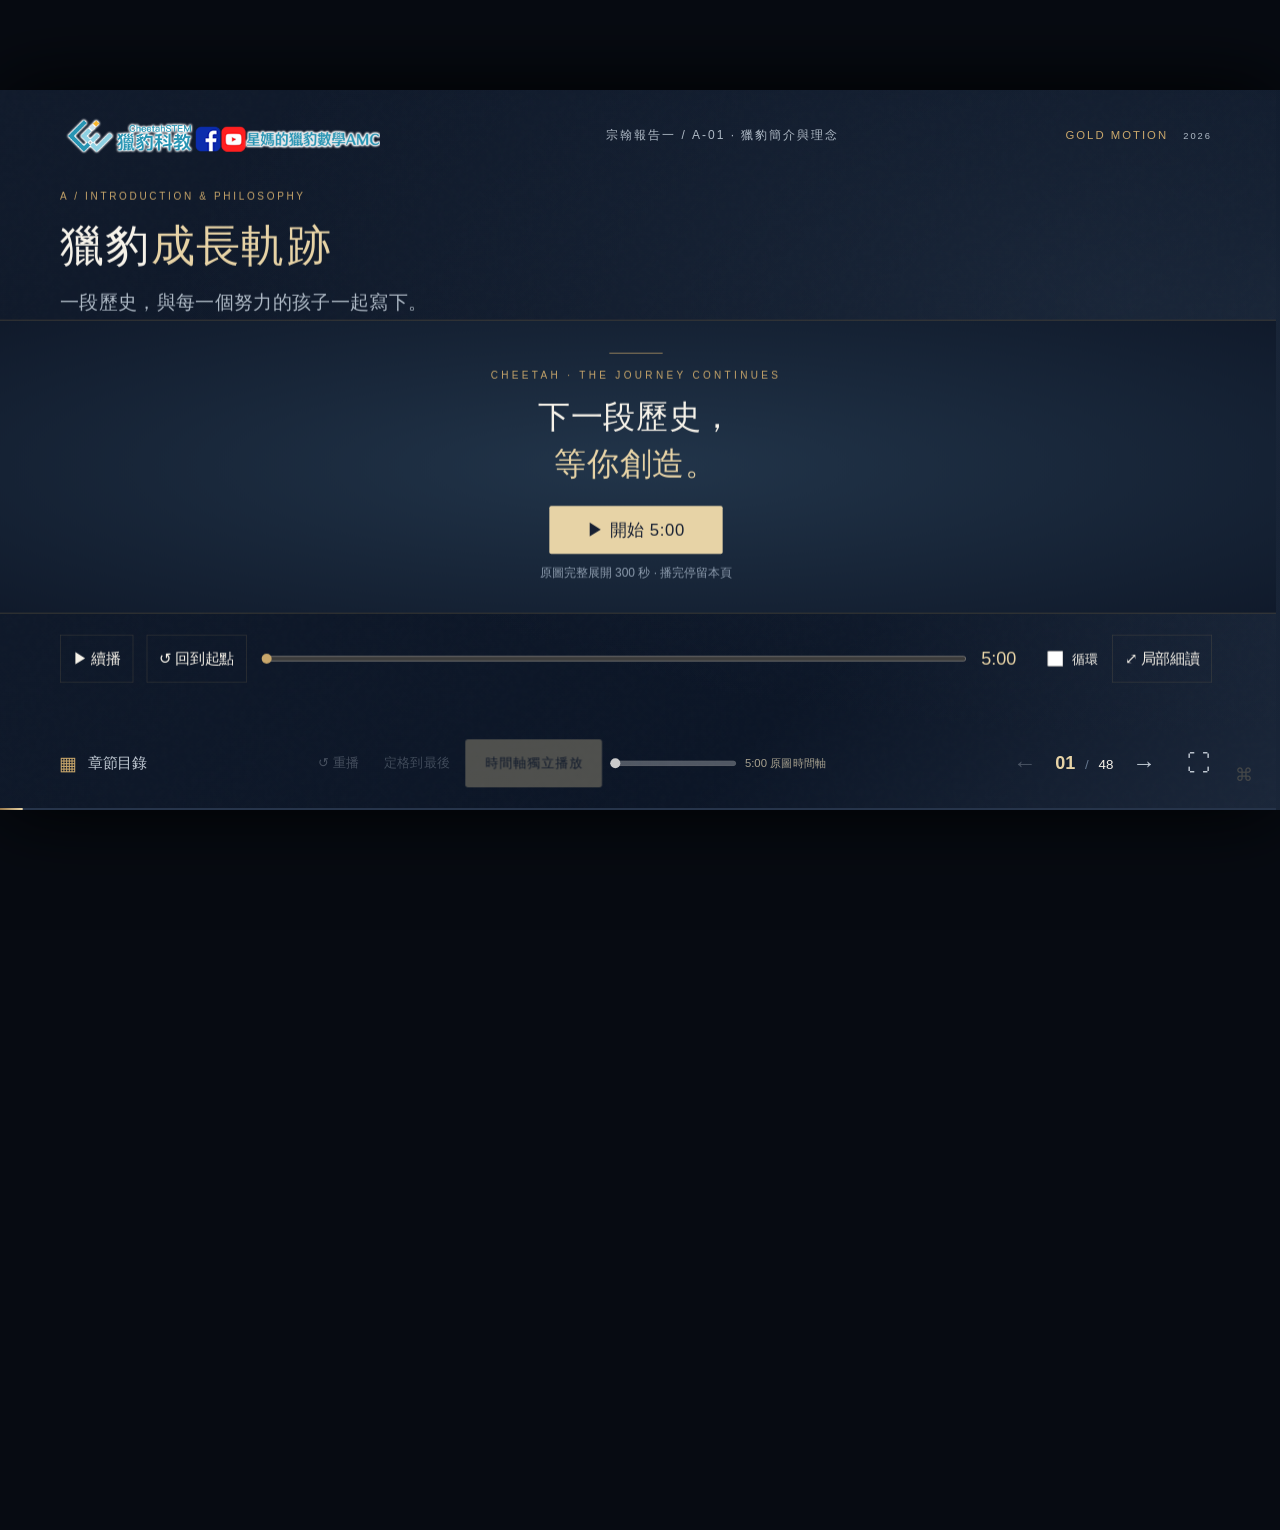
==== index.html @ 869a2432 "Publish 48-slide interactive Cheetah presentation" ====
<!doctype html>
<html lang="zh-Hant">
<head>
  <meta charset="utf-8">
  <meta name="viewport" content="width=device-width, initial-scale=1, viewport-fit=cover">
  <meta name="theme-color" content="#080c12">
  <meta name="description" content="獵豹 × 文城家長說明會｜宗翰報告一與寒假課程互動簡報。">
  <meta name="apple-mobile-web-app-capable" content="yes">
  <meta name="apple-mobile-web-app-status-bar-style" content="black-translucent">
  <link rel="icon" href="data:image/svg+xml,%3Csvg xmlns='http://www.w3.org/2000/svg' viewBox='0 0 64 64'%3E%3Crect width='64' height='64' rx='12' fill='%23101a2b'/%3E%3Cpath d='M45 17H24L11 32l13 15h21M28 21l-9 11 9 11' fill='none' stroke='%23c9a76b' stroke-width='5'/%3E%3C/svg%3E">
  <link rel="manifest" href="manifest.webmanifest">
  <title>獵豹 × 文城｜家長說明會</title>
  <link rel="stylesheet" href="presentation.css">
  <link rel="stylesheet" href="motion-charts.css">
  <link rel="stylesheet" href="motion.css">
  <link rel="stylesheet" href="revision.css">
  <link rel="stylesheet" href="motion-v4.css">
  <script src="maps.js" defer></script>
  <script src="us-states.js" defer></script>
  <script src="content.js" defer></script>
  <script src="timeline-core.js" defer></script>
  <script src="media-config.js" defer></script>
  <script src="honors-data.js" defer></script>
  <script src="motion-charts.js" defer></script>
  <script src="motion-content.js" defer></script>
  <script src="revision-content.js" defer></script>
  <script src="motion-v4-content.js" defer></script>
  <script src="motion-v4-director.js" defer></script>
  <script src="presentation.js" defer></script>
</head>
<body>
  <main id="presentation" aria-label="獵豹科教家長講座簡報">
    <div id="stage">
      <header class="masthead"><a class="brand" href="#A-01" aria-label="回到 Timeline"><img src="assets/logo圖.png" alt="獵豹科教・星媽的獵豹數學AMC"></a><span id="chapter">宗翰報告一</span><span class="edition">GOLD MOTION <i>2026</i></span></header>
      <div id="slides"></div>
      <footer class="toolbar"><button id="contents" aria-label="開啟章節目錄"><span>▦</span> 章節目錄</button><div class="beat-controls"><button id="replay" aria-label="重播本頁動畫">↺ 重播</button><button id="show-all">定格到最後</button><button id="next-beat" class="gold-button">Ⅱ 暫停動畫</button><input class="motion-scrubber" id="scene-seek" type="range" min="0" max="1000" value="0" step="1" aria-label="本頁動畫進度"><span id="beat-count"></span></div><div class="page-controls"><button id="prev" aria-label="上一頁">←</button><span><b id="page">01</b><i> / </i><span id="total">26</span></span><button id="next" aria-label="下一頁">→</button><button id="fullscreen" aria-label="全螢幕">⛶</button></div></footer>
      <div class="progress"><span id="progress"></span></div>
      <button id="wake-controls" aria-label="顯示或隱藏控制列">⌘</button>
    </div>
  </main>
  <dialog id="menu" aria-label="章節目錄"><div class="dialog-header"><div><img class="dialog-brand" src="assets/logo圖.png" alt="獵豹科教・星媽的獵豹數學AMC"><h2>家長說明會 · 章節目錄</h2></div><button data-close aria-label="關閉目錄">✕</button></div><div class="menu-settings"><button id="mode-toggle">預覽模式：顯示缺件註記</button><button data-honors>全部榜單圖庫</button><button id="cache-offline">準備離線素材</button><button id="pause-all">停住當前畫面</button><a href="overview.html" target="_blank" rel="noopener">場景總覽 ↗</a></div><div id="menu-items"></div><p id="offline-status" aria-live="polite"></p><p class="menu-foot">← → 上一頁／下一頁 · Space 暫停／續播動畫 · G 目錄 · F 全螢幕 · Esc 關閉。圖片檢視內不啟用翻頁。</p></dialog>
  <dialog id="lightbox" aria-label="放大圖片"><div class="lightbox-bar"><span id="image-caption"></span><div id="image-presets"><button data-view="fit">全貌</button><button data-view="top">上段</button><button data-view="middle">中段</button><button data-view="bottom">下段</button></div><div><button id="zoom-out" aria-label="縮小圖片">−</button><button id="zoom-reset" aria-label="重設圖片大小">適合畫面</button><button id="zoom-in" aria-label="放大圖片">＋</button><button data-close aria-label="關閉圖片">✕</button></div></div><div id="image-scroll"><img id="large-image" alt="" draggable="false"></div></dialog>
  <dialog id="detail-dialog" aria-label="素材說明"><div class="dialog-header"><h2 id="detail-title"></h2><button data-close aria-label="關閉說明">✕</button></div><div id="detail-content"></div></dialog>
  <dialog id="honors-dialog" aria-label="完整榜單圖庫"><div class="dialog-header"><div><img class="dialog-brand" src="assets/logo圖.png" alt="獵豹科教・星媽的獵豹數學AMC"><h2>每一段努力，都值得被看見。</h2></div><button data-close aria-label="關閉榜單圖庫">✕</button></div><div class="honors-filters"><label>年份 <select id="honors-year"><option value="">全部年份</option></select></label><label>競賽／類別 <select id="honors-category"><option value="">全部類別</option></select></label><input id="honors-search" type="search" placeholder="搜尋學生、競賽或升學成果" aria-label="搜尋榜單"><span id="honors-count"></span></div><div id="honors-grid"></div><div class="honors-paging"><button id="honors-prev">← 上一批</button><span id="honors-page"></span><button id="honors-next">下一批 →</button></div><p class="honors-note">日期為原文發布日；競賽年度依原榜單。同圖、縮圖與重複檔名合併。縮圖按頁載入，點擊才開啟原圖。</p></dialog>
  <div class="rotate-note">建議將裝置橫放，享受完整簡報體驗。</div>
<input type="file" id="journey-file" accept="image/png,image/jpeg,image/webp" hidden>
<nav id="full-player" aria-label="全螢幕播放控制"><button id="full-prev" aria-label="全螢幕上一頁" title="上一頁">‹</button><button id="full-play" aria-label="播放或續播" title="播放／續播">▶</button><button id="full-pause" aria-label="暫停播放" title="暫停">Ⅱ</button><input id="fullscreen-seek" type="range" min="0" max="1000" value="0" step="1" aria-label="全螢幕播放進度"><button id="full-next" aria-label="全螢幕下一頁" title="下一頁">›</button><button id="full-exit" aria-label="退出全螢幕" title="退出全螢幕">⛶</button></nav>
</body>
</html>
---- presentation.css ----
@charset "UTF-8";
:root{--navy:#101a2b;--blue:#1c2b43;--gold:#c9a76b;--lightgold:#e7d3a6;--ivory:#f7f3eb;--white:#f6f2e9;--gray:#aeb9c5;--line:#c9a76b33;--tap:72px;--serif:"Noto Serif TC","Songti TC","PMingLiU",serif;--sans:"Noto Sans TC","Microsoft JhengHei","PingFang TC",sans-serif}
*{box-sizing:border-box}html,body{margin:0;height:100%;width:100%;overflow:hidden;background:#070b12;color:var(--white);font-family:var(--sans)}button,a,input{-webkit-tap-highlight-color:transparent}button{font:inherit;color:inherit;border:0;background:transparent;cursor:pointer;touch-action:manipulation}button:disabled{opacity:.3;cursor:default}button:focus-visible,a:focus-visible,input:focus-visible{outline:3px solid var(--lightgold);outline-offset:5px}a{color:inherit;text-decoration:none}a:hover{color:var(--lightgold)}#presentation{height:100%;width:100%;display:grid;place-items:center}#stage{position:relative;width:1920px;height:1080px;flex-shrink:0;overflow:hidden;transform-origin:center;background:radial-gradient(ellipse at 90% 35%,#23344a55,transparent 50%),var(--navy);box-shadow:0 0 120px #000;isolation:isolate}#stage:before{content:"";position:absolute;inset:0;opacity:.025;pointer-events:none;background-image:url("data:image/svg+xml,%3Csvg viewBox='0 0 160 160' xmlns='http://www.w3.org/2000/svg'%3E%3Cfilter id='n'%3E%3CfeTurbulence type='fractalNoise' baseFrequency='.75' numOctaves='3' stitchTiles='stitch'/%3E%3C/filter%3E%3Cpath filter='url(%23n)' opacity='.7' d='M0 0h160v160H0z'/%3E%3C/svg%3E");z-index:0}.masthead{position:absolute;left:96px;right:96px;top:35px;height:65px;display:flex;align-items:center;justify-content:space-between;z-index:4;transition:opacity .3s}.brand{display:flex;gap:20px;align-items:center;letter-spacing:3px;font:24px Arial}.brand img{width:130px;height:62px;object-fit:contain;background:#fff;padding:4px 7px;border-radius:2px}.brand b{color:var(--gold);font-weight:400}#chapter{color:var(--gray);letter-spacing:3px;font-size:18px}.edition{color:var(--gold);font:17px Arial;letter-spacing:3px}.edition i{font-size:14px;font-style:normal;color:var(--gray);margin-left:15px}#slides{position:absolute;inset:130px 0 145px;z-index:1}.slide{position:absolute;inset:0;padding:20px 96px 40px;opacity:0;visibility:hidden;transform:translateX(25px);transition:opacity .4s,transform .5s cubic-bezier(.22,.8,.2,1),visibility .4s;overflow:hidden}.slide.active{opacity:1;visibility:visible;transform:none}.slide.before{transform:translateX(-25px)}h1,h2,h3,p{margin:0}.slide h1{font:500 66px/1.35 var(--serif);letter-spacing:2px}.slide h2{font:500 42px/1.45 var(--serif);letter-spacing:1px}.slide p{font-size:28px;line-height:1.85;color:var(--gray)}.eyebrow{display:block;font:15px Arial;letter-spacing:4px;color:var(--gold);margin-bottom:22px}.gold{color:var(--lightgold)}.lead{font-size:29px!important;line-height:1.8;margin-top:22px}.scene-heading{margin-bottom:35px}.scene-heading .lead{margin-top:14px}.gold-rule{width:74px;height:2px;background:var(--gold);margin:32px 0}.source-line{position:absolute;left:96px;right:96px;bottom:0;font-size:20px;line-height:1.5;color:#95a3b5}.source-line a{border-bottom:1px solid #9e875642}.subtle{display:block;font-size:21px;line-height:1.7;color:var(--gray);margin-top:22px}.toolbar{position:absolute;left:80px;right:80px;bottom:21px;display:flex;align-items:center;justify-content:space-between;height:105px;gap:20px;z-index:5;transition:opacity .35s,translate .35s}.toolbar button{min-width:var(--tap);min-height:var(--tap);font-size:22px;padding:10px 15px;color:#c0c9d3;border-radius:4px}.toolbar button:hover{background:#e7d3a60b;color:var(--lightgold)}#contents>span{font-size:29px;vertical-align:-3px;color:var(--gold);margin-right:10px}.beat-controls{display:flex;align-items:center;gap:20px}.gold-button{background:var(--lightgold);color:#172033!important;min-height:var(--tap);padding:17px 32px;font-size:25px;border-radius:3px;display:inline-flex;align-items:center;justify-content:center;gap:30px;letter-spacing:1px}.gold-button:hover{filter:brightness(1.08);background:var(--lightgold)!important}#next-beat{padding:15px 25px;min-width:220px}#beat-count{font:20px Arial;color:#8d9cae;min-width:50px}.page-controls{display:flex;align-items:center;gap:17px;font-family:Arial}.page-controls button{font-size:35px}.page-controls b{font-size:27px;color:var(--lightgold)}.page-controls i{font-style:normal;color:#65768e;margin:0 9px}.page-controls>span{font-size:20px}.progress{position:absolute;bottom:0;left:0;right:0;height:3px;background:#26344a;z-index:6}.progress span{display:block;height:100%;background:linear-gradient(90deg,#89683b,var(--lightgold));transition:width .35s}#wake-controls{position:absolute;right:12px;bottom:16px;z-index:7;color:#d0b47c77;min-width:var(--tap);min-height:var(--tap);font-size:27px;opacity:.5}.clean .toolbar,.clean .masthead{opacity:0;pointer-events:none}.clean .toolbar{translate:0 20px}.beat{opacity:.08;transform:translateY(14px);transition:opacity .5s,transform .55s;pointer-events:none}.beat.visible{opacity:1;transform:none;pointer-events:auto}.beat.map-dot{opacity:0}.beat.map-dot.visible{opacity:1}.pending{border:1px dashed #c9a76b55;background:#c9a76b08;padding:16px 20px;margin-top:22px;text-align:left;border-radius:3px;max-width:760px}.pending>span{display:block;color:var(--gold);font-size:16px;letter-spacing:2px;margin-bottom:8px}.pending strong{display:block;font-size:23px;font-weight:500;color:#dbc89f}.pending p{font-size:19px;line-height:1.6;margin-top:8px;color:#8c9aac}.show-mode .pending{display:none}.line-art{color:var(--gold);height:180px;width:220px;display:block}.outline-button,.text-button{border:1px solid var(--line);padding:14px 24px;min-height:var(--tap);font-size:23px;color:var(--lightgold)}.text-button{border:0;padding-left:0}.outline-button:hover{background:#c9a76b13}.three-columns{display:grid;grid-template-columns:repeat(3,1fr);gap:42px}.feature-card{border-top:1px solid var(--line);position:relative;min-height:560px;padding:28px 34px;background:linear-gradient(180deg,#c9a76b04,transparent)}.card-no{position:absolute;right:30px;top:25px;font:54px Georgia;color:#c9a76b44}.feature-card .line-art{height:195px;margin:10px 0 35px}.feature-card h2{font-size:44px;margin-bottom:20px}.feature-card p{font-size:27px;line-height:1.9}.poster{position:relative;display:block;width:100%;height:100%;padding:10px;background:#080f1a;border:1px solid var(--line);cursor:zoom-in;overflow:hidden;min-height:0}.poster img{height:100%;width:100%;object-fit:contain;display:block;transition:transform .45s}.poster:hover img{transform:scale(1.01)}.image-zoom{position:absolute;right:15px;bottom:15px;background:#101a2be8;color:var(--lightgold);padding:8px 13px;font-size:18px;pointer-events:none}
.timeline-window{position:absolute;top:180px;left:0;right:0;height:475px;border-top:1px solid #c9a76b55;border-bottom:1px solid #c9a76b55;background:#0b1321;overflow:hidden}.timeline-window>img{position:absolute;height:473px;width:auto;max-width:none;will-change:transform;transform:translateX(1920px);pointer-events:none}.timeline-start{position:absolute;inset:0;display:flex;align-items:center;flex-direction:column;justify-content:center;background:radial-gradient(ellipse at center,#22354a,#101a2b)}.timeline-start-rule{width:80px;background:var(--gold);height:1px;margin-bottom:24px}.timeline-start>span{font:15px Arial;letter-spacing:5px;color:var(--gold);margin-bottom:20px}.timeline-start h2{font:48px/1.45 var(--serif);text-align:center}.timeline-start em{font-style:normal;color:var(--lightgold)}.timeline-start button{margin-top:28px;min-width:260px}.timeline-start small{color:#8d9cae;font-size:18px;margin-top:16px}.timeline-start[hidden]{display:none}.timeline-controls{position:absolute;bottom:44px;left:96px;right:96px;display:flex;align-items:center;gap:20px}.timeline-controls button{min-height:var(--tap);padding:12px 18px;border:1px solid var(--line);font-size:22px}.timeline-controls input[type=range]{flex:1;min-width:100px;accent-color:var(--gold);height:var(--tap)}.timeline-controls output{font:27px Arial;color:var(--lightgold);width:75px}.timeline-controls label{font-size:20px;display:flex;align-items:center;gap:10px}.timeline-controls input[type=checkbox]{width:24px;height:24px;accent-color:var(--gold)}.clean .timeline-controls{opacity:0;pointer-events:none}
.world-layout{display:grid;grid-template-columns:1.55fr 1fr;gap:45px;align-items:center}.map-wrap{position:relative;padding-bottom:40px}.map{width:100%;height:auto;display:block}.map-land{fill:#28405a;stroke:#69809766;stroke-width:.5}.map-dot circle{fill:var(--lightgold)}.map-dot .halo{fill:none;stroke:var(--gold);stroke-width:1;opacity:.6}.map-dot text{font:20px var(--sans);fill:var(--lightgold)}.map-caption{display:block;color:#8c9bae;font-size:19px;text-align:center;margin-top:12px}.region-list{border-top:1px solid var(--line)}.region-row{display:grid;grid-template-columns:40px 145px 1fr;align-items:center;border-bottom:1px solid var(--line);padding:20px 0;gap:15px;font-size:24px}.region-row small{font:16px Arial;color:var(--gold)}.region-row strong{font-weight:500;color:var(--lightgold)}.region-row span{font-size:22px;color:var(--gray)}.us-layout{position:relative;display:grid;grid-template-columns:1fr 430px;gap:50px;margin-top:-35px}.us-map{height:550px}.us-captions{display:flex;flex-direction:column;gap:30px;margin-top:25px}.us-captions>div{border-left:1px solid var(--line);padding-left:25px}.us-captions small{font:14px Arial;letter-spacing:3px;color:var(--gold)}.us-captions h2{font-size:38px;margin:10px 0 0}.us-captions p{font-size:25px}.ivory{background:var(--ivory);color:#182538}.ivory .gold{color:#89683b}.ivory .eyebrow,.ivory .source-line{color:#89683b}.ivory p{color:#586376}.concept-chart{height:550px;position:relative;margin-top:15px}.concept-chart svg{height:400px;width:100%}.concept-badge{position:absolute;right:20px;top:0;border:1px solid #89683b66;padding:11px 20px;color:#89683b;font-size:22px}.chart-axis{fill:none;stroke:#26395055;stroke-width:2}.chart-label{font:25px var(--sans);fill:#4d5c70;text-anchor:middle}.concept-note{text-align:center;font-size:26px!important}.concept-note strong{font-weight:500;color:#89683b}.panel-sequence{position:relative;height:590px}.sequence-panel{position:absolute;inset:0;opacity:0;visibility:hidden;translate:20px 0;display:grid;grid-template-columns:1fr 1fr;gap:100px;align-items:center;transition:opacity .4s,translate .5s,visibility .4s}.sequence-panel.current{opacity:1;visibility:visible;translate:0 0}.sequence-panel>div>h2{font-size:52px;margin-bottom:25px}.sequence-panel p{font-size:29px}.sequence-panel a{font-size:20px;display:inline-block;margin-top:20px;color:var(--gold);border-bottom:1px solid #c9a76b66}.film-art{height:560px;background:linear-gradient(140deg,#e8e4da,#c8c4b9);color:#162235;display:flex;align-items:center;justify-content:center;flex-direction:column;position:relative;overflow:hidden}.film-art>span{font:17px Arial;letter-spacing:3px;color:#9a3a30}.film-art h2{font:90px var(--serif);margin:45px 0 15px!important;letter-spacing:10px}.film-art p{font-size:29px;color:#26344a}.film-rule{width:80px;height:2px;background:#89683b;margin:30px}.film-art small{font:18px Arial;letter-spacing:3px}.film-bars{position:absolute;bottom:-60px;width:700px;height:200px;background:repeating-linear-gradient(90deg,#18253814 0,#18253814 45px,transparent 45px,transparent 100px);transform:skewY(-10deg)}.data-table{padding:25px 0}.table-row{border-bottom:1px solid var(--line);padding:25px 0;display:flex;flex-direction:column;gap:17px;font-size:27px}.table-row b{font-weight:500;color:var(--lightgold)}.table-row span{color:#aeb9c5}.hero-stat{display:flex;align-items:center;flex-direction:column;padding:40px;border-top:1px solid var(--line);border-bottom:1px solid var(--line)}.hero-stat strong{font:240px/.95 Georgia;color:var(--lightgold)}.hero-stat>span{font-size:38px;margin-top:25px}.hero-stat small{font-size:22px;color:var(--gray);margin-top:20px}.comparison-pending{display:flex;align-items:center;justify-content:space-around;flex-wrap:wrap;gap:30px}.comparison-pending>div{display:flex;flex-direction:column;gap:15px;text-align:center}.comparison-pending b{font:55px var(--serif);color:var(--lightgold)}.comparison-pending span{font-size:23px;color:var(--gray)}.comparison-pending>.pending{flex-basis:100%}.manifesto{height:100%;display:flex;flex-direction:column;align-items:center;justify-content:center}.manifesto>.eyebrow{letter-spacing:6px;margin:0}.manifesto h1{font-size:105px;letter-spacing:10px}.manifesto h1 span{color:var(--lightgold)}.manifesto-lines{display:flex;gap:130px;margin-top:55px;font-size:37px}.manifesto-lines span{font:18px Arial;margin-right:15px;color:var(--gold)}.manifesto-bottom{font:15px Arial;letter-spacing:5px;color:#687d99;margin-top:80px}.directions .feature-card{min-height:590px}.tower-card h2{margin-top:8px}.tower-card p{font-size:24px}.tower-thumb{height:335px;margin-top:18px;border:0;background:transparent;padding:0}.tower-thumb .image-zoom{display:none}.tower-card>.text-button{font-size:20px;padding:8px;min-height:50px;width:100%}.pair-panel{display:flex;gap:70px;justify-content:center}.comparison-art{display:flex;flex-direction:column;align-items:center;position:relative;min-width:600px}.comparison-art small{position:absolute;top:-45px;left:0;letter-spacing:3px;color:var(--gold);font:15px Arial}.comparison-art .line-art{height:350px;width:450px;margin-bottom:35px}.comparison-art h2{font-size:52px}.vs{font:italic 64px Georgia;color:#c9a76b77}.pair-panel:after{content:"";position:absolute;left:50%;height:420px;width:1px;background:linear-gradient(transparent,var(--gold),transparent);z-index:-1}.illustration-label{font-size:19px;color:#8190a3}.pair-panel>.illustration-label{position:absolute;bottom:0}.news-panel{padding:35px;border-top:1px solid var(--line);border-bottom:1px solid var(--line)}.news-panel>small{font:17px Arial;letter-spacing:3px;color:var(--gold)}.news-panel h2{font:45px/1.4 Georgia;margin-top:25px}.news-panel p{margin-top:20px;font-size:28px}.news-panel strong{color:var(--lightgold);font-weight:500}.news-panel .pending{margin-top:20px}.question-scene{height:100%;display:flex;gap:130px;align-items:center;padding:0 50px}.question-art{width:570px;position:relative}.question-art>.line-art{width:570px;height:530px;opacity:.7}.question-art>span{position:absolute;top:-40px;right:10px;font:240px Georgia;color:#c9a76b22}.question-scene h1{font-size:77px}.question-line{width:100px;height:1px;background:var(--gold);margin:40px 0}.question-scene p{font-size:31px}
.student-card{min-height:560px;border-top:1px solid var(--line);padding:30px;background:#c9a76b04}.student-card>span{font:45px Georgia;color:#c9a76b77}.student-card>h2{font-size:44px;margin:20px 0}.student-card>p{font-size:24px}.student-card .pending{margin-top:60px}.student-card .student-photo{height:210px;margin-top:20px}.student-card>a{font-size:18px;color:var(--gold);margin-top:15px;display:block}.international-layout{display:grid;grid-template-columns:1fr 1fr;gap:100px;height:560px;align-items:center}.destination-word{font:145px Georgia;color:var(--lightgold);letter-spacing:18px;margin-bottom:15px}.international-layout>div>h2{font-size:38px}.international-layout>.poster{height:560px}.contest-layout{display:grid;grid-template-columns:240px 1fr 370px;gap:45px;height:610px}.contest-list{display:flex;flex-direction:column;gap:2px}.contest-tab{text-align:left;display:flex;gap:20px;align-items:center;border-bottom:1px solid var(--line);padding:8px 12px;font-size:26px;min-height:62px}.contest-tab span{font:16px Arial;color:var(--gold)}.contest-tab i{font-style:normal;color:#c9a76b66;margin-left:auto}.contest-tab.selected{background:#c9a76b15;color:var(--lightgold)}.contest-display{position:relative;height:100%;display:flex;flex-direction:column;gap:16px}.contest-display .poster{flex:1;min-height:0}.contest-description{font-size:23px;color:var(--lightgold);line-height:1.6}.contest-description small{color:#92a3b8;font-size:17px;margin-left:20px}.tower-aside{height:100%;display:flex;flex-direction:column;gap:15px}.tower-side{flex:1;min-height:0}.tower-aside>.outline-button{font-size:21px}.contest-display .pending{margin:auto 0}.poster-gallery{height:600px;display:grid;grid-template-columns:360px 1fr;gap:15px 45px}.poster-thumbs{display:flex;flex-direction:column;gap:14px}.poster-thumbs>button{border-top:1px solid var(--line);padding:25px 12px;font-size:27px;text-align:left;color:var(--gray);min-height:100px}.poster-thumbs>button>span{font:17px Arial;color:var(--gold);margin-right:20px}.poster-thumbs>button[aria-pressed=true]{background:#c9a76b12;border-color:var(--gold);color:var(--lightgold)}.poster-main{position:relative;height:530px}.gallery-panel{position:absolute;inset:0;opacity:0;visibility:hidden;transition:opacity .35s}.gallery-panel.current{opacity:1;visibility:visible}.poster-gallery-caption{grid-column:2;display:flex;justify-content:space-between;align-items:center;color:#8d9caf;font-size:20px}.poster-gallery-caption>div{display:flex;align-items:center;gap:20px}.poster-gallery-caption button{font-size:32px;min-width:var(--tap);min-height:var(--tap);border:1px solid var(--line)}.poster-gallery-caption b{font:20px Arial;color:var(--lightgold)}.four-goals{display:grid;grid-template-columns:repeat(4,1fr);gap:40px;padding-top:50px}.goal{padding:32px 25px 60px;border-top:1px solid var(--line);min-height:450px}.goal>span{font:80px Georgia;color:#c9a76b66}.goal h2{font-size:38px;margin-top:50px;white-space:nowrap}.goal p{font-size:25px}.goodnotes-layout{display:grid;grid-template-columns:1.3fr 1fr;gap:100px;height:580px;align-items:center}.notebook{background:#f4f0e6;color:#23334c;height:580px;border-radius:3px;padding:30px 35px;box-shadow:0 20px 50px #0003}.notebook-heading{font-size:25px;border-bottom:1px solid #89683b44;padding-bottom:15px}.notebook-lines{position:relative;height:270px;background:repeating-linear-gradient(transparent 0,transparent 49px,#26395012 49px,#26395012 50px);display:flex;align-items:center;justify-content:center;gap:25px}.notebook-lines .line-art{color:#89683b;height:200px}.notebook-lines span{font:26px var(--serif)}.notebook .pending{color:#89683b}.notebook .pending strong{color:#89683b}.notebook .pending p{color:#7d7d79;font-size:18px}.goodnotes-layout .gold-button{margin-top:40px}.cooperation-layout{display:grid;grid-template-columns:1.1fr 1fr;gap:90px;align-items:center;height:580px}.cooperation-slot{height:580px;border:1px solid var(--line);display:flex;flex-direction:column;justify-content:center;padding:45px;background:linear-gradient(140deg,#c9a76b15,transparent)}.partner-word{font:65px var(--serif);text-align:center;color:var(--lightgold);margin-bottom:50px}.partner-word i{font:45px Georgia;color:var(--gold);margin:0 30px}.cooperation-layout .poster{height:580px}.camp-compare{display:grid;grid-template-columns:1fr 1fr;gap:70px}.camp-side{border-top:1px solid var(--line);padding:20px 40px;height:575px;position:relative}.camp-side>small{font-size:22px;color:var(--gold)}.camp-side .line-art{height:190px;margin:20px 0}.camp-side h2{font-size:40px;margin-bottom:20px}.camp-side p{font-size:26px}.camp-side>.illustration-label{display:block;margin-top:20px}.camp-side.highlight{background:#c9a76b07}.camp-side .pending{padding:12px 18px;margin-top:15px}.camp-side .pending strong{font-size:20px}.camp-side .pending p{font-size:16px}.learning-journey{display:grid;grid-template-columns:repeat(3,1fr);gap:60px;margin-top:95px}.learning-journey>div{border-top:1px solid var(--line);padding:35px;position:relative}.learning-journey>div:not(:last-child):after{content:"→";position:absolute;right:-40px;top:95px;font-size:35px;color:var(--gold)}.learning-journey span{font:60px Georgia;color:#c9a76b55}.learning-journey h2{font-size:65px;margin:20px 0}.learning-journey small{font:16px Arial;color:var(--gold);letter-spacing:3px}.practice-line{text-align:center;font:49px var(--serif);margin-top:60px}.practice-line>span{color:var(--lightgold)}.source-line .pending{margin:0;padding:8px 16px;max-width:100%;display:flex;align-items:center;gap:20px}.source-line .pending>span{margin:0}.source-line .pending p{font-size:17px;margin:0}.source-line .pending strong{font-size:18px}.show-mode .source-line .pending{display:none}.probability-layout{display:grid;grid-template-columns:1fr 1fr;align-items:center;gap:90px}.dice-art{height:550px;background:radial-gradient(ellipse,#c9a76b20,transparent 65%);display:flex;flex-direction:column;align-items:center;justify-content:center}.dice-art .line-art{height:430px;width:500px;color:#89683b}.probability-layout h2{font-size:46px}.probability-fraction{font:70px/1 Georgia;color:#89683b;display:inline-flex;flex-direction:column;align-items:center;margin:30px 0}.probability-fraction i{height:2px;background:#89683b;width:70px;margin:10px}.probability-layout .pending{max-width:700px}.ivory .pending strong{color:#89683b}.ivory .pending p{color:#8e8b7e}.lesson-intro{display:grid;grid-template-columns:1fr 1fr;gap:80px;height:100%;align-items:center}.lesson-intro h1{font-size:78px}.session-label{display:flex;align-items:center;gap:25px;color:var(--gold);font:75px Georgia;margin:25px 0 35px}.session-label>span{font:28px var(--sans);color:var(--gray)}.lesson-board{border:1px solid var(--line);padding:45px;min-height:570px;background:#1c2b4366}.lesson-board>.line-art{height:200px;margin:auto}.lesson-board>h2{text-align:center;margin:25px 0}.lesson-board>.outline-button{margin-top:20px;width:100%}.video-layout{display:grid;grid-template-columns:1.65fr 1fr;gap:55px;align-items:center}.video-shell{height:560px;background:#070b13;position:relative;border:1px solid var(--line)}.video-shell video{height:100%;width:100%;object-fit:contain}.video-placeholder{position:absolute;inset:0;display:flex;flex-direction:column;align-items:center;justify-content:center;background:#0b1320;text-align:center}.video-placeholder>.line-art{height:180px}.video-placeholder>h2{font-size:35px}.video-placeholder>p{font-size:24px}.video-placeholder .pending{margin:15px 30px;padding:12px 18px}.video-placeholder .pending strong{font-size:21px}.video-placeholder .pending p{font-size:17px}.video-layout>aside h2{font-size:43px;margin-bottom:30px}.video-layout>aside p{font-size:27px}.game-slot{height:565px;border:1px solid var(--line);background:#0d1524;display:flex;flex-direction:column;align-items:center;justify-content:center}.switch-decoration{display:flex;gap:35px;margin:0 0 25px}.switch-decoration i{width:100px;height:50px;border:1px solid #c9a76b66;border-radius:30px;position:relative}.switch-decoration i:before{content:"";position:absolute;left:7px;top:7px;width:34px;height:34px;border-radius:50%;background:#c9a76b77}.switch-decoration i:nth-child(2):before{left:57px;background:var(--lightgold)}.game-slot>h2{font-size:41px}.game-slot>.pending{margin:20px 50px;max-width:1150px}.reserved-controls{display:flex;gap:20px;margin-bottom:15px}.reserved-controls button{border:1px solid var(--line);padding:12px 25px;font-size:22px}.game-container{height:610px;background:#101a2b;position:relative;overflow:hidden;border:1px solid var(--line)}.game-container iframe{border:0;width:100%;height:100%;background:#101a2b}.game-loading{position:absolute;inset:0;display:grid;place-items:center;background:#101a2b;color:var(--gold);font-size:30px;pointer-events:none}.game-loading[hidden]{display:none}.game-footer{display:flex;align-items:center;justify-content:space-between;margin-top:12px;font-size:18px;color:#8b9cb1}.game-footer .outline-button{font-size:20px;min-height:55px;padding:10px 20px}.slide[data-id=R2-04] .scene-heading{margin-bottom:18px}.slide[data-id=R2-04] .scene-heading h1{font-size:55px}.slide[data-id=R2-04] .eyebrow{margin-bottom:12px}
dialog{color:var(--white);background:#101a2bf7;border:1px solid #72603f;padding:30px;max-height:92dvh;max-width:96vw;backdrop-filter:blur(20px);border-radius:7px}dialog::backdrop{background:#000b;backdrop-filter:blur(8px)}#menu{width:min(1180px,94vw)}.dialog-header{display:flex;align-items:flex-start;justify-content:space-between;border-bottom:1px solid var(--line);padding-bottom:20px;gap:20px}.dialog-header h2{font:30px var(--serif);margin:0}.dialog-header .eyebrow{font-size:11px;letter-spacing:3px;margin-bottom:12px}.dialog-header button{font-size:22px;min-width:48px;min-height:48px}.menu-settings{display:flex;gap:12px;flex-wrap:wrap;margin:18px 0}.menu-settings button,.menu-settings a{border:1px solid var(--line);font-size:13px;padding:10px 14px;min-height:44px;display:flex;align-items:center;color:var(--lightgold)}#menu-items{display:grid;grid-template-columns:1fr 1fr;gap:22px 35px}.menu-group h3{font:16px var(--sans);color:var(--gold);margin:12px 0}.menu-group h3>span{font:23px Georgia;margin-right:10px}.menu-group button{padding:10px 8px;width:100%;text-align:left;border-bottom:1px solid #c9a76b15;display:flex;gap:15px;align-items:center;font-size:14px;min-height:44px}.menu-group button[aria-current=true],.menu-group button:hover{color:var(--lightgold);background:#c9a76b0a}.menu-group button>span{font:12px Arial;color:#8c9db3;min-width:40px}.menu-foot,#offline-status{font-size:12px;color:#94a3b5;line-height:1.7;margin:15px 0 0}#lightbox{height:94dvh;width:96vw;max-width:1700px;padding:0;overflow:hidden}.lightbox-bar{height:65px;display:flex;justify-content:space-between;align-items:center;border-bottom:1px solid var(--line);padding:10px 15px;font-size:14px;gap:10px}.lightbox-bar>span{color:var(--lightgold);max-width:35%;overflow:hidden;text-overflow:ellipsis;white-space:nowrap}.lightbox-bar button{min-width:44px;min-height:44px;padding:8px;font-size:14px}.lightbox-bar button:hover{background:#c9a76b16}#image-presets{display:flex;align-items:center;gap:5px}#image-scroll{width:100%;height:calc(100% - 65px);overflow:auto;overscroll-behavior:contain;touch-action:none;position:relative;display:flex;align-items:center;justify-content:center;background:#080f1b;cursor:grab}#image-scroll:active{cursor:grabbing}#large-image{max-height:100%;max-width:100%;object-fit:contain;display:block;user-select:none;-webkit-user-drag:none;transform-origin:center}#image-scroll.zoomed{display:block;touch-action:none}#image-scroll.zoomed #large-image{max-width:none;max-height:none}#detail-dialog{width:min(1000px,92vw)}#detail-content{font-size:18px;line-height:1.9;color:var(--gray);padding-top:20px}#detail-content li{margin:12px 0}#detail-content button{min-height:48px;padding:10px 18px;margin:12px 10px 0 0;border:1px solid var(--line);color:var(--lightgold)}.detail-tiles{display:grid;grid-template-columns:repeat(4,1fr);gap:12px}.detail-tiles button{padding:12px!important;min-height:100px!important;margin:0!important;background:#c9a76b0a;font-size:18px}.detail-tiles small{font-size:12px;display:block;color:var(--gray)}.rotate-note{display:none}.paused *{animation-play-state:paused!important}.load-error{display:flex;align-items:center;justify-content:center;text-align:center;padding:30px;border:1px dashed var(--line);height:100%;font-size:24px;color:var(--gray)}@media(prefers-reduced-motion:reduce){*,*:before,*:after{animation:none!important;transition:none!important}}@media(max-aspect-ratio:1/1){.rotate-note{display:block;position:fixed;bottom:max(12px,env(safe-area-inset-bottom));width:100%;font-size:12px;color:#ad9a72;text-align:center;pointer-events:none}}@media(max-width:760px){#menu-items{grid-template-columns:1fr}.lightbox-bar{height:auto;min-height:60px;flex-wrap:wrap;padding:6px}.lightbox-bar>span{max-width:75%;flex-grow:1}#image-scroll{height:calc(100% - 110px)}dialog{padding:20px}.dialog-header h2{font-size:23px}.detail-tiles{grid-template-columns:repeat(2,1fr)}}

#stage{position:absolute;left:50%;top:50%}.imo-notes-link{position:absolute;left:96px;bottom:4px;font-size:18px;min-height:42px}.slide[data-id=C-02]>.source-line{bottom:-28px;font-size:17px}.video-placeholder[hidden]{display:none}
.capture *{transition:none!important;animation:none!important}.map-dot{transform:none!important}.map-dot text{font-size:18px}.map-dot .halo{stroke-width:1.3px}
.all-honors-button{position:absolute;right:96px;top:57px;font-size:22px}.honors-filters{display:flex;gap:15px;align-items:center;margin:22px 0;flex-wrap:wrap;font-size:14px}.honors-filters label{color:#b7bfcb;display:flex;align-items:center;gap:8px}.honors-filters select,.honors-filters input{background:#1c2b43;border:1px solid var(--line);padding:10px 12px;color:var(--white);font:14px var(--sans);min-height:44px;max-width:230px}.honors-filters input{flex:1;min-width:200px;max-width:none}.honors-filters>span{color:var(--lightgold);font-size:13px}#honors-dialog{width:min(1320px,96vw)}#honors-grid{display:grid;grid-template-columns:repeat(3,1fr);gap:18px}.honor-card{border:1px solid var(--line);background:#1c2b4344;min-width:0}.honor-card>button{position:relative;display:block;width:100%;height:165px;padding:8px;background:#0b1320;cursor:zoom-in}.honor-card img{width:100%;height:100%;object-fit:contain}.honor-card>button>span{position:absolute;right:10px;bottom:10px;font-size:11px;background:#101a2be6;color:var(--lightgold);padding:6px 9px}.honor-card>div{padding:14px}.honor-card small{font:11px var(--sans);color:var(--gold)}.honor-card h3{font-size:15px;line-height:1.5;font-weight:500;margin:8px 0;display:-webkit-box;-webkit-line-clamp:2;-webkit-box-orient:vertical;overflow:hidden}.honor-card a{font-size:11px;color:var(--gray)}.honors-paging{display:flex;justify-content:center;align-items:center;gap:25px;margin:20px 0 8px;font:14px Arial}.honors-paging button{border:1px solid var(--line);padding:12px 20px;min-height:48px;color:var(--lightgold)}.honors-note{font-size:11px;line-height:1.6;color:var(--gray);margin:10px 0 0}.honors-empty{font-size:17px;color:var(--gray);grid-column:1/-1;padding:35px}.game-container{height:610px}.honor-card>button:focus-visible{outline-offset:-4px}@media(max-width:750px){#honors-grid{grid-template-columns:repeat(2,1fr)}.honor-card>button{height:140px}.honors-filters{gap:10px}.honors-filters label{font-size:12px}.honor-card h3{font-size:13px}.honors-filters select{max-width:170px}}

.timeline-window{top:215px;height:440px}
---- motion-charts.css ----
/* Scoped chart styles: no dependency on the presentation's global theme. */
.cc-chart{--cc-gold:#c9a76b;--cc-light:#e7d3a6;--cc-muted:#aeb9c5;position:relative;width:100%;color:#f6f2e9;font-family:"Noto Sans TC","Microsoft JhengHei","PingFang TC",sans-serif;border:1px solid #c9a76b38;border-radius:22px;background:radial-gradient(ellipse at 55% 47%,#26364b85,transparent 68%),linear-gradient(140deg,#111c2c,#0b131f);box-shadow:0 25px 60px #02060b35,inset 0 1px #e7d3a610;overflow:hidden;isolation:isolate}
.cc-chart:before{content:"";position:absolute;inset:0;z-index:-1;pointer-events:none;background:repeating-linear-gradient(105deg,transparent 0,transparent 7px,#e7d3a603 8px,transparent 9px);opacity:.45}
.cc-chart .cc-chart-header{padding:28px 38px 0}.cc-chart .cc-eyebrow{display:block;font:11px Arial,sans-serif;color:var(--cc-gold);letter-spacing:3.5px;margin-bottom:12px}.cc-chart .cc-chart-header>div{display:flex;justify-content:space-between;gap:20px;align-items:baseline}.cc-chart .cc-chart-header h3{font-family:"Noto Serif TC","Songti TC","PMingLiU",serif;font-size:30px;font-weight:500;line-height:1.45;letter-spacing:2px;margin:0}.cc-chart .cc-unit{color:var(--cc-muted);font-size:14px;white-space:nowrap}
.cc-chart .cc-chart-svg{width:100%;height:auto;display:block;overflow:visible}.cc-chart svg text{font-family:"Microsoft JhengHei","PingFang TC",sans-serif;fill:#e7d3a6}.cc-chart .cc-floor-grid path{stroke:#d3bc8328;stroke-width:1;fill:none}.cc-chart .cc-value-grid path{stroke:#aeb9c51c;stroke-width:1;fill:none;stroke-dasharray:3 9}.cc-chart .cc-value-grid text{font:20px Arial,sans-serif;fill:#8796a8}.cc-chart .cc-axis-unit{font-size:20px;fill:#aeb9c5}.cc-chart .cc-count{font-family:Georgia,"Times New Roman",serif;font-size:66px;font-weight:400;font-variant-numeric:tabular-nums;letter-spacing:1px;paint-order:stroke;stroke:#111c2c66;stroke-width:2px}.cc-chart .cc-bar-label{font-size:30px;font-weight:500;letter-spacing:2px;fill:#f6f2e9}.cc-chart .cc-bar-sub{font:15px Arial,"Microsoft JhengHei",sans-serif;letter-spacing:2px;fill:#aeb9c5}.cc-chart .cc-metal-edge{stroke:#fff0c1a1;stroke-width:1.25;fill:none}.cc-chart .cc-total-separator path{stroke:#c9a76b33;stroke-width:1;stroke-dasharray:4 8}.cc-chart .cc-total-separator text{font:40px Georgia,serif;fill:#c9a76b}.cc-chart .cc-formula{font-size:20px;letter-spacing:1px;fill:#aeb9c5}
.cc-chart .cc-laureate rect{fill:#c9a76b0d;stroke:#c9a76b55;stroke-width:1}.cc-chart .cc-laureate text{font-size:24px;letter-spacing:1px}.cc-chart .cc-laureate .cc-laureate-note{font-size:13px;letter-spacing:1px;fill:#aeb9c5}.cc-chart .cc-concept-mark rect{fill:#c9a76b12;stroke:#c9a76b55;stroke-width:1}.cc-chart .cc-concept-mark text{font-size:24px;letter-spacing:3px}.cc-chart .cc-concept-axis{stroke:#c9a76b66;stroke-width:1;fill:none}.cc-chart .cc-concept-axislabel{font-size:19px;fill:#aeb9c5}
.cc-chart .cc-chart-controls{display:flex;justify-content:space-between;align-items:center;gap:18px;padding:0 35px 17px}.cc-chart .cc-chart-controls>div{display:flex;gap:9px}.cc-chart .cc-chart-controls button{appearance:none;min-width:82px;min-height:44px;border:1px solid #c9a76b66;border-radius:10px;background:#1c2b43b3;color:#e7d3a6;font:14px "Microsoft JhengHei","PingFang TC",sans-serif;padding:9px 16px;cursor:pointer;transition:background .18s,border-color .18s,transform .18s}.cc-chart .cc-chart-controls button:hover{background:#34415a;border-color:#e7d3a6aa}.cc-chart .cc-chart-controls button:active{transform:translateY(1px)}.cc-chart .cc-chart-controls button:focus-visible{outline:3px solid #e7d3a6;outline-offset:3px}.cc-chart .cc-chart-controls button[data-chart-action="toggle"]{background:#c9a76b;color:#101a2b;border-color:#c9a76b}.cc-chart .cc-status{font:12px Arial,"Microsoft JhengHei",sans-serif;color:#8e9baa;letter-spacing:1px;font-variant-numeric:tabular-nums;white-space:nowrap}
.cc-chart .cc-chart-source{border-top:1px solid #c9a76b26;padding:15px 35px 18px;color:#aeb9c5;font-size:12px;line-height:1.7}.cc-chart .cc-chart-source>div{display:flex;flex-wrap:wrap;gap:4px 22px}.cc-chart .cc-chart-source span{display:inline}.cc-chart .cc-chart-source p{margin:5px 0 0;color:#8f9bab;font-size:12px;line-height:1.7;max-width:none}.cc-chart .cc-chart-source a{color:#c3b393;text-decoration:none;border-bottom:1px solid #c9a76b44}.cc-chart .cc-chart-source a:hover{color:#e7d3a6}
@media(max-width:760px){.cc-chart{border-radius:15px}.cc-chart .cc-chart-header{padding:20px 20px 0}.cc-chart .cc-chart-header h3{font-size:22px}.cc-chart .cc-unit{font-size:11px}.cc-chart .cc-eyebrow{font-size:8px;letter-spacing:2px}.cc-chart .cc-chart-controls{padding:0 18px 13px;gap:10px}.cc-chart .cc-chart-controls button{min-height:44px;min-width:60px;font-size:12px;padding:8px 11px}.cc-chart .cc-chart-controls>div{gap:6px}.cc-chart .cc-status{font-size:10px}.cc-chart .cc-chart-source{padding:12px 18px;font-size:10px}.cc-chart .cc-chart-source p{font-size:10px}.cc-chart .cc-chart-source>div{gap:2px 12px}}
@media(prefers-reduced-motion:reduce){.cc-chart *{transition:none!important}}

.cc-chart[data-controls="external"] .cc-internal-controls,.cc-chart.cc-external-controls .cc-internal-controls{display:none}
---- motion.css ----
/* Champagne-gold keynote motion system */
#stage{perspective:2400px;background:radial-gradient(ellipse at 88% 30%,#2d3d5266,transparent 60%),linear-gradient(135deg,#101a2b,#0b1526 70%,#1a2639)}
#slides{perspective:2400px;transform-style:preserve-3d}
.slide{transform:translate3d(75px,12px,-110px) rotateY(-5deg);filter:blur(6px);transition:opacity .85s cubic-bezier(.2,.8,.2,1),transform 1s cubic-bezier(.16,1,.3,1),filter .85s,visibility .9s;transform-origin:20% 50%;backface-visibility:hidden}
.slide.before{transform:translate3d(-80px,-6px,-160px) rotateY(6deg)}.slide.active{transform:translate3d(0,0,0) rotateY(0);filter:blur(0)}
.slide:after{content:"";position:absolute;inset:0;pointer-events:none;background:linear-gradient(115deg,transparent 25%,#e7d3a609 47%,transparent 63%);opacity:0;z-index:4}
.slide.active:after{animation:keynote-light 1.4s ease-out both}.scene-heading{position:relative;z-index:2}.scene-heading h1{transform-origin:left bottom}
.beat{opacity:0;transform:perspective(1400px) translate3d(0,33px,-28px) rotateX(5deg);filter:blur(6px);transition:opacity .8s cubic-bezier(.16,1,.3,1),transform 1.05s cubic-bezier(.16,1,.3,1),filter .75s}.beat.visible{opacity:1;transform:perspective(1400px) translate3d(0,0,0) rotateX(0);filter:blur(0)}
.map-dot{filter:none!important}.feature-card,.student-card,.goal{box-shadow:18px 30px 45px #0002;transform-style:preserve-3d;background:linear-gradient(145deg,#28354b2e,#0e172644);border:1px solid #c9a76b29;border-top-color:#e7d3a677;border-radius:5px}.feature-card:before,.goal:before{content:"";position:absolute;top:0;bottom:0;right:-7px;width:6px;background:linear-gradient(#c9a76b44,#111a2b00);transform:skewY(20deg);transform-origin:left top;pointer-events:none}
.card-no{color:#c9a76b33;text-shadow:1px 1px #e7d3a611}.feature-card .line-art{filter:drop-shadow(3px 5px 0 #c9a76b20) drop-shadow(0 15px 15px #0006)}.poster{box-shadow:0 20px 50px #0005;border-color:#c9a76b44;background:linear-gradient(145deg,#101a2b,#080e18)}
.toolbar{bottom:13px;height:115px;gap:10px}.beat-controls{gap:10px}.toolbar .beat-controls button{font-size:20px;padding:9px 13px}.toolbar #next-beat{min-width:205px}.motion-scrubber{width:190px;height:var(--tap);accent-color:#c9a76b;cursor:pointer}#beat-count{font-size:17px;min-width:155px;white-space:nowrap;color:#a7a18f}.page-controls{gap:10px}.toolbar button#show-all{color:#aeb9c5}.motion-state{display:flex;align-items:center;gap:8px}.motion-dot{display:inline-block;width:6px;height:6px;border-radius:50%;background:#d2b373;box-shadow:0 0 10px #c9a76b55}.motion-playing .motion-dot{animation:motion-breathe 1.8s ease-in-out infinite}
.cinema-sequence{height:590px}.cinema-comparison{display:block;overflow:hidden;border:1px solid #c9a76b44;border-radius:6px;box-shadow:0 22px 50px #0007;background:#0b1423;transform-origin:center}.cinema-art{position:absolute;inset:0;width:100%;height:100%;object-fit:cover;will-change:transform}.cinema-shade{position:absolute;inset:0;background:linear-gradient(#081322c9,transparent 24%,transparent 77%,#081322dd),linear-gradient(90deg,transparent 46%,#101a2b33 50%,transparent 54%)}.cinema-kicker{position:absolute;top:25px;left:35px;letter-spacing:4px;font:15px Arial;color:#e7d3a6}.cinema-labels{position:absolute;inset:25px 20px auto;display:grid;grid-template-columns:1fr 140px 1fr;align-items:center;text-align:center}.cinema-labels h2{font:500 40px var(--serif);color:#f6f2e9;text-shadow:0 3px 15px #000}.cinema-vs{font:italic 49px Georgia;color:var(--lightgold);letter-spacing:4px;position:relative;top:225px;text-shadow:0 2px 22px #0008}.cinema-comparison>.illustration-label{position:absolute;bottom:15px;left:35px;color:#d1c7b2;font-size:17px}.cinema-chapters{display:flex;align-items:center;gap:15px;margin-top:15px;height:62px}.cinema-chapters button{flex:1;text-align:left;min-height:56px;font-size:19px;color:#8292a9;border-top:1px solid #c9a76b2b;padding:12px}.cinema-chapters span{font:14px Arial;color:#a18a5e;margin-right:13px}.cinema-chapters button.selected{color:#e7d3a6;border-color:#e7d3a6;background:linear-gradient(#c9a76b12,transparent)}.sequence-panel{transition:opacity .95s cubic-bezier(.16,1,.3,1),translate 1.2s cubic-bezier(.16,1,.3,1),visibility .95s;translate:55px 0}.sequence-panel.current{translate:0 0}.slide[data-id=A-08] .scene-heading{margin-bottom:25px}.slide[data-id=A-08]>.cinema-chapters{position:absolute;left:96px;right:96px;bottom:0}.slide[data-id=A-08]>.panel-sequence{height:560px}
.journey-picture-slot{height:580px;width:100%;position:relative;display:grid;place-items:center;border:1px solid #c9a76b44;border-radius:5px;background:radial-gradient(ellipse at 50% 30%,#31425a55,#101a2b 68%);box-shadow:0 35px 70px #0003;overflow:hidden}.journey-empty{height:100%;width:100%;display:flex;align-items:center;justify-content:center;flex-direction:column;position:relative}.journey-emblem{font:120px Georgia;color:#c9a76b44;line-height:1;margin-bottom:20px;text-shadow:0 0 45px #c9a76b22}.journey-empty h2{font-size:56px;color:var(--lightgold);letter-spacing:8px}.journey-empty p{font-size:22px;color:#8292a6;margin-top:25px;letter-spacing:3px}.journey-corner{position:absolute;width:45px;height:45px;border-color:#c9a76b88}.journey-corner.tl{top:24px;left:24px;border-top:1px solid;border-left:1px solid}.journey-corner.tr{top:24px;right:24px;border-top:1px solid;border-right:1px solid}.journey-corner.bl{bottom:24px;left:24px;border-bottom:1px solid;border-left:1px solid}.journey-corner.br{bottom:24px;right:24px;border-bottom:1px solid;border-right:1px solid}.journey-picture{position:absolute;inset:0;width:100%;height:100%;object-fit:contain;background:#0b1320}.journey-picture[hidden]{display:none}.journey-upload-button{position:absolute;right:22px;bottom:20px;font-size:20px;background:#101a2be6;z-index:2;min-height:var(--tap)}.show-mode .journey-upload-button{opacity:.35}.show-mode .journey-upload-button:hover{opacity:1}
.distribution-stage{height:600px;width:100%;margin-top:-10px}.admission-layout{display:grid;grid-template-columns:1.5fr .85fr;gap:38px;height:585px}.admission-chart{min-width:0;height:100%;border:1px solid #c9a76b29;border-radius:6px;background:linear-gradient(140deg,#202e4344,#0c1625)}.student-timeline{display:flex;flex-direction:column;gap:10px}.student-timeline>article{border-top:1px solid #c9a76b33;padding:18px 10px;display:flex;gap:23px;min-height:150px}.student-timeline>article>span{font:36px Georgia;color:#c9a76b55}.student-timeline h2{font-size:31px;margin-bottom:10px}.student-timeline p{font-size:22px}.student-timeline small{font-size:17px;color:#8192a8}.student-timeline .pending{padding:8px 12px;margin-top:7px;background:transparent}.student-timeline .pending>span{font-size:12px;margin-bottom:5px}.student-timeline .pending strong{font-size:16px}.student-timeline .pending p{display:none}.student-timeline .text-button{font-size:17px;min-height:45px;padding:8px 0}.cc-chart [class*=controls],.cc-chart .cc-actions{display:none!important}.distribution-stage .cc-chart,.admission-chart .cc-chart{height:100%;width:100%}.chart-fallback{display:grid;place-items:center;height:100%;font-size:30px;color:var(--gold)}.contest-chart-wrap{flex:1;min-height:0}.contest-chart-wrap>.cc-chart{height:100%}.contest-proof{position:absolute;right:18px;bottom:12px;font-size:18px;padding:12px 20px;border:1px solid var(--line);color:var(--lightgold);background:#101a2be6;z-index:3}
.die-stage{height:540px;position:relative;perspective:1100px;display:flex;align-items:center;justify-content:center;isolation:isolate}.die-cube{position:absolute;width:220px;height:220px;transform-style:preserve-3d;transform:rotateX(-25deg) rotateY(35deg)}.die-face{position:absolute;inset:0;border:1px solid #b9945c;border-radius:18px;background:linear-gradient(140deg,#fff8e5,#e2d1aa 55%,#c1a46f);box-shadow:inset 0 0 18px #fff7,0 0 2px #957244;backface-visibility:hidden;display:flex;align-items:center;justify-content:center}.face-0{transform:translateZ(110px)}.face-1{transform:rotateY(180deg) translateZ(110px)}.face-2{transform:rotateY(90deg) translateZ(110px)}.face-3{transform:rotateY(-90deg) translateZ(110px)}.face-4{transform:rotateX(90deg) translateZ(110px)}.face-5{transform:rotateX(-90deg) translateZ(110px)}.pip-grid{display:grid;grid-template-columns:repeat(3,42px);grid-template-rows:repeat(3,42px);gap:9px}.pip-grid i{border-radius:50%;width:29px;height:29px;margin:auto;background:radial-gradient(circle at 40% 35%,#4c3922,#1b1c24);box-shadow:inset 2px 3px 5px #0008,1px 1px 2px #fff9}.pip-1 i{grid-area:2/2}.pip-2 i:nth-child(1),.pip-3 i:nth-child(1),.pip-4 i:nth-child(1),.pip-5 i:nth-child(1),.pip-6 i:nth-child(1){grid-area:1/1}.pip-2 i:nth-child(2),.pip-3 i:nth-child(3),.pip-4 i:nth-child(4),.pip-5 i:nth-child(5),.pip-6 i:nth-child(6){grid-area:3/3}.pip-3 i:nth-child(2),.pip-5 i:nth-child(3){grid-area:2/2}.pip-4 i:nth-child(2),.pip-5 i:nth-child(2),.pip-6 i:nth-child(2){grid-area:1/3}.pip-4 i:nth-child(3),.pip-5 i:nth-child(4),.pip-6 i:nth-child(5){grid-area:3/1}.pip-6 i:nth-child(3){grid-area:2/1}.pip-6 i:nth-child(4){grid-area:2/3}.die-shadow{position:absolute;width:330px;height:90px;border-radius:50%;background:#5d472f3d;filter:blur(18px);transform:translateY(165px) rotate(-8deg);z-index:-1}.die-orbit{position:absolute;width:500px;height:500px;border:1px solid #89683b22;border-radius:50%;transform:rotateX(65deg) translateY(100px);z-index:-1}.die-stage>.illustration-label{position:absolute;bottom:0;color:#89683b}
@keyframes keynote-light{0%{opacity:0;translate:-80% 0}25%{opacity:1}100%{opacity:0;translate:80% 0}}@keyframes motion-breathe{50%{opacity:.35;box-shadow:0 0 2px #c9a76b44}}
.capture .slide:after{animation:none}.capture .beat{transition:none}.paused *{animation-play-state:paused!important}@media(prefers-reduced-motion:reduce){.slide,.beat{transition:none!important;filter:none!important}.slide:after{animation:none!important}}
/* Explicit site motion request; no device accessibility preference is changed. */
@media(prefers-reduced-motion:reduce){
body.motion-enabled .slide{transition:opacity .85s,transform 1s cubic-bezier(.16,1,.3,1),filter .85s,visibility .9s!important}
body.motion-enabled .beat{transition:opacity .8s,transform 1.05s cubic-bezier(.16,1,.3,1),filter .75s!important}
body.motion-enabled .sequence-panel{transition:opacity .95s,translate 1.2s,visibility .95s!important}
body.motion-enabled .slide.active:after{animation:keynote-light 1.4s ease-out both!important}
}
.cinema-art{object-fit:contain;background:radial-gradient(ellipse,#1c2b43,#0b1423 80%)}
.cinema-labels{left:calc(50% - 560px);right:auto;width:1120px;top:20px}
.journey-empty[hidden]{display:none}
/* Keep chart provenance inside its stage at all presentation sizes. */
.cc-chart{display:flex;flex-direction:column}
.cc-chart .cc-chart-header{flex:none;padding:18px 24px 0}
.cc-chart .cc-chart-header h3{font-size:32px}
.cc-chart .cc-eyebrow{font-size:14px;margin-bottom:9px}
.cc-chart .cc-unit{font-size:18px}
.cc-chart .cc-chart-svg{flex:1;min-height:0;height:0;width:100%;overflow:hidden}
.cc-chart .cc-chart-source{flex:none;padding:10px 24px 13px;font-size:17px;line-height:1.5}
.cc-chart .cc-chart-source p{font-size:15px;line-height:1.5}
.journey-remove-button{position:absolute;right:350px;bottom:20px;font-size:20px;background:#101a2be6;z-index:2;min-height:var(--tap)}.journey-remove-button[hidden]{display:none}
.slide[data-id=R2-04] .scene-heading{margin-bottom:35px}.slide[data-id=R2-04] .scene-heading h1{font-size:66px}.slide[data-id=R2-04] .eyebrow{margin-bottom:22px}
---- revision.css ----
/* Speaker revision: full-bleed presentation surfaces, unobtrusive controls. */
.revision-heading{margin:0 0 24px}.revision-heading h1{font-size:58px}.revision-heading .eyebrow{display:none}
.visual-surface{position:relative;width:100%;height:620px;min-height:0;overflow:hidden}.revision-photo{display:block;padding:0;position:relative;width:100%;height:100%;min-height:0;overflow:hidden;background:#080e19;border:1px solid #c9a76b38;cursor:zoom-in}.revision-photo img{display:block;width:100%;height:100%;object-fit:contain}.revision-source{display:inline-block;color:#c9b58b;font-size:18px;padding:12px 0;line-height:1.4}.campus-map{height:675px}.campus-map>svg{position:absolute;inset:0;width:100%;height:100%}.campus-land path{fill:#29465a;stroke:#637b86;stroke-width:.5}.campus-leader{stroke:#e8c67c;stroke-width:2;fill:none;opacity:.8}.campus-anchor{fill:#f8cf75;stroke:#fff;stroke-width:2}.campus-cluster{position:absolute;background:#0c1527ed;border:1px solid #cab27b80;box-shadow:0 12px 35px #0005;border-radius:5px;padding:8px}.campus-cluster h2{font:21px var(--sans);color:#ead3a0;margin:0 0 7px;text-align:center}.campus-thumbs{display:flex;flex-wrap:wrap;gap:7px;justify-content:center}.campus-thumbs figure{margin:0;flex:1 1 65px;min-width:65px;max-width:145px;position:relative}.campus-thumbs img{display:block;width:100%;height:75px;object-fit:cover;border-radius:2px}.campus-thumbs figcaption{font-size:16px;line-height:1.3;text-align:center;padding:5px 1px;color:#f4f0e5}.campus-cluster:first-of-type .campus-thumbs figure{flex-basis:110px}.us-regions{height:655px;display:flex;flex-direction:column;overflow:visible}.us-regions>svg{width:100%;height:calc(100% - 92px);overflow:visible}.state-area{stroke:#c4dbe2;stroke-width:1.6}.region-icon{filter:drop-shadow(0 5px 9px #00111b)}.region-icon circle{fill:#102232;stroke:currentColor;stroke-width:4}.region-icon path,.region-icon rect{stroke:currentColor;stroke-width:3;fill:none}.region-icon text{font:700 22px Arial;fill:currentColor}.map-city-labels text{fill:#fff;font:22px var(--sans);paint-order:stroke;stroke:#101a2b;stroke-width:7;stroke-linejoin:round}.state-abbreviations text{fill:#eaf4f5;font:18px Arial;text-anchor:middle;paint-order:stroke;stroke:#243544;stroke-width:3}.map-legends{display:flex;gap:30px;justify-content:center;margin-top:10px}.map-legends>div{border-left:5px solid;padding:4px 27px;background:#ffffff06}.map-legends b{display:block;font-size:29px}.map-legends span{font-size:21px;display:block;color:#c3ccd6;margin-top:7px}.map-legends .tech{border-color:#21d5e7;color:#65e6ee}.map-legends .industry{border-color:#c4cbd2;color:#d3d7dc}.map-legends .finance{border-color:#ffb02f;color:#ffd06b}
.middle-vanishing{height:100%;color:#2e3136;padding-top:18px}.middle-vanishing h1{text-align:center;font-size:87px;letter-spacing:8px}.middle-vanishing h1 span{color:#9b6b2f}.middle-vanishing svg{width:100%;height:calc(100% - 125px)}.middle-old{fill:none;stroke:#a4a19a;stroke-width:3;stroke-dasharray:12 12;opacity:.3}.middle-new{fill:none;stroke:#9b6b2f;stroke-width:7;stroke-linecap:round}.middle-arrow{stroke:#b7513d;stroke-width:6;fill:none;stroke-linecap:round;stroke-linejoin:round}.middle-word{font:700 39px var(--sans);fill:#9b4938;text-anchor:middle}.middle-axis{font:29px var(--sans);fill:#66615a;text-anchor:middle}
.evidence-layout{height:100%;display:grid;grid-template-columns:.9fr 1.25fr;gap:60px;align-items:center}.evidence-copy h1{font-size:67px;line-height:1.55}.evidence-copy p{font-size:27px;margin-top:40px}.evidence-image{height:90%;background:#05080c}.school-evidence{display:grid;grid-template-columns:1fr 1fr .6fr;gap:25px}.school-proof{min-height:0;display:flex;flex-direction:column}.school-proof .revision-photo{flex:1;height:0}.school-proof .revision-photo img{object-fit:contain;object-position:top}.school-stats{display:flex;flex-direction:column;justify-content:center;gap:20px;padding:24px;background:#c9a76b10}.school-stats>span{font-size:25px;line-height:1.6;color:#c6d0dc}.school-stats>b{font:87px Georgia;color:#edd7aa;margin-bottom:30px}.school-stats small{font:25px var(--sans)}.wego-evidence{display:grid;grid-template-columns:1fr 1.15fr;gap:70px}.wego-evidence>div{min-height:0}.wego-evidence h1{font-size:52px}.wego-evidence strong{display:block;font:190px/1.15 Georgia;color:#efd298}.wego-evidence strong span{font:40px var(--sans);margin-left:22px}.wego-evidence .revision-photo{height:calc(100% - 55px)}.wego-bars>div,.opportunity-bars>div{display:grid;grid-template-columns:180px 1fr 70px;align-items:center;gap:20px;margin:20px 0;font-size:23px}.wego-bars i,.opportunity-bars i{display:block;width:var(--bar);height:23px;background:linear-gradient(90deg,#a57d41,#f0d493);border-radius:3px}.wego-bars b{color:#e8d6ad}.chart-unit{font-size:18px!important}.opportunity-evidence{display:grid;grid-template-columns:1fr 1fr;gap:60px;align-items:center}.opportunity-evidence h2{font-size:48px;margin-bottom:55px}.opportunity-evidence>div{height:85%}.opportunity-evidence>div:first-child{display:flex;flex-direction:column;justify-content:center}.opportunity-evidence .revision-photo img{object-fit:contain}.opportunity-bars>div{grid-template-columns:150px 1fr 130px}.opportunity-evidence p{font-size:21px;margin-top:40px}
.belief-scene,.literacy-scene,.ai-future-scene,.standalone-comparison,.admission-dream{height:100%;width:calc(100% + 192px);margin-left:-96px}.belief-scene>img,.literacy-scene>img,.ai-future-scene>img,.comparison-full-image{position:absolute;inset:0;height:100%;width:100%;object-fit:cover}.belief-scene:after{content:'';position:absolute;inset:0;background:linear-gradient(180deg,#06101bd9,transparent 65%)}.belief-copy{position:relative;z-index:1;text-align:center;padding-top:25px;text-shadow:0 3px 18px #000}.belief-copy h2{font:42px var(--sans);letter-spacing:10px;color:#f3d391}.belief-copy h1{font-size:100px;margin:30px 0 20px;letter-spacing:8px}.belief-copy h1 span{color:#ffe0a1;margin-left:25px}.belief-copy p{font-size:33px;color:#fff;line-height:1.7;letter-spacing:7px}.campus-background{position:absolute;inset:0;display:grid;grid-template-columns:repeat(4,1fr);opacity:.6}.campus-background img{width:100%;height:100%;object-fit:cover}.campus-background:after{content:'';position:absolute;inset:0;background:linear-gradient(180deg,#06101a88,#06101ae6)}.admission-dream>h1{position:relative;text-align:center;font-size:78px;margin-top:10px;letter-spacing:12px}.admission-awards{display:grid;grid-template-columns:repeat(4,1fr);gap:24px;position:absolute;inset:125px 70px 30px}.admission-awards article{display:flex;flex-direction:column;min-width:0;min-height:0}.admission-awards .revision-photo{flex:1;height:0;background:#0c1324c9;border-color:#efd79b88;padding:8px}.admission-awards h2{text-align:center;font:26px var(--sans);color:#f5dfb4;padding:18px 0 0}.literacy-scene:after{content:'';position:absolute;inset:0;background:linear-gradient(90deg,#05111af5, #05111ab3 40%,transparent 80%)}.literacy-copy{position:relative;z-index:1;padding:25px 96px;max-width:1050px}.literacy-copy h1{font-size:82px;color:#ffe0a1;margin-bottom:42px}.literacy-copy>div{display:flex;gap:25px;margin:35px 0}.literacy-copy span{font:35px Georgia;color:#dfbd7e;margin-top:8px}.literacy-copy p{font-size:35px;line-height:1.65;color:#fff;text-shadow:0 2px 12px #000}.competition-wall{display:grid;grid-template-columns:1fr 1fr;gap:30px}.tower-half,.awards-half{min-height:0}.tower-half .revision-photo{background:#fff}.awards-half{display:grid;grid-template-columns:repeat(3,1fr);grid-template-rows:1fr 1fr;gap:18px}.awards-half article{min-width:0;min-height:0;display:flex;flex-direction:column}.awards-half .revision-photo{height:0;flex:1}.awards-half h3{font-size:16px;font-weight:400;text-align:center;margin:7px 0;color:#e2c897;line-height:1.4}.standalone-comparison .comparison-full-image{object-fit:cover}.comparison-titles{position:absolute;inset:auto 0 0;display:grid;grid-template-columns:1fr 100px 1fr;padding:45px 70px;background:linear-gradient(transparent,#05111aee);align-items:center;text-align:center}.comparison-titles h1{font-size:68px;text-shadow:0 3px 17px #000}.comparison-titles span{font:33px Georgia;color:#e3c48b}.layoffs-wall{display:grid;grid-template-columns:1fr;gap:22px;height:650px}.layoffs-wall article{display:grid;grid-template-columns:300px 1fr;gap:5px 25px;min-height:0;align-items:center;background:#ffffff05;padding:13px 24px}.layoffs-wall h2{font:32px var(--sans);color:#eed5a1}.layoffs-wall .revision-photo{height:130px;background:#fff}.layoffs-wall .revision-photo img{object-fit:contain}.layoffs-wall .revision-source{grid-column:2;padding:0;font-size:16px}.ai-future-scene:after{content:'';position:absolute;inset:0;background:linear-gradient(90deg,#06101c80,transparent 70%)}.ai-future-scene>div{position:absolute;left:100px;top:70px;z-index:1}.ai-future-scene h1{font-size:85px;line-height:1.5;text-shadow:0 4px 25px #000}.ai-future-scene h1 span{display:block;color:#ffe2a9;font-size:120px;letter-spacing:20px}
.domestic-results{height:650px;display:grid;grid-template-columns:.8fr 1.65fr;gap:35px}.student-identity{display:flex;flex-direction:column;min-height:0}.student-identity .revision-photo{height:0;flex:1}.corrected-names{display:flex;justify-content:space-around;gap:20px;margin:28px 0}.corrected-names h2{font:35px var(--serif);color:#efdaaa;white-space:nowrap}.science-gallery{display:grid;grid-template-columns:repeat(4,1fr);gap:16px;overflow-y:auto;padding:0 12px 10px 0;align-content:start;scrollbar-color:#d1b777 #162538}.science-gallery article{height:195px;display:flex;flex-direction:column;min-width:0}.science-gallery .revision-photo{height:0;flex:1}.science-gallery h3{font:16px/1.5 var(--sans);color:#d8c69f;text-align:center;margin-top:6px}.international-posters{display:grid;grid-template-columns:1fr 1fr;gap:45px;height:650px}.international-posters .revision-photo{padding:10px}
/* Native Fullscreen API + identical fallback presentation mode. */
body.presentation-fullscreen #presentation{background:#080e17}body.presentation-fullscreen .masthead,body.presentation-fullscreen .toolbar,body.presentation-fullscreen .progress,body.presentation-fullscreen #wake-controls,body.presentation-fullscreen .rotate-note{display:none!important}body.presentation-fullscreen #slides{inset:0 0 var(--fullscreen-rail,26px)!important}body.presentation-fullscreen .slide{padding:0!important}body.presentation-fullscreen .slide>.scene-heading,body.presentation-fullscreen .slide>.source-line,body.presentation-fullscreen .revision-source,body.presentation-fullscreen .source-line,body.presentation-fullscreen .illustration-label,body.presentation-fullscreen .cinema-chapters{display:none!important}body.presentation-fullscreen .slide>.visual-surface{width:100%;height:100%;margin:0;padding:35px 70px}body.presentation-fullscreen .slide>.belief-scene,body.presentation-fullscreen .slide>.literacy-scene,body.presentation-fullscreen .slide>.ai-future-scene,body.presentation-fullscreen .slide>.standalone-comparison,body.presentation-fullscreen .slide>.admission-dream,body.presentation-fullscreen .slide>.campus-map{padding:0}body.presentation-fullscreen .middle-vanishing{padding:55px 85px!important}body.presentation-fullscreen .slide>.us-regions{padding:30px 70px 45px}body.presentation-fullscreen .us-regions>svg{height:calc(100% - 110px)}body.presentation-fullscreen .campus-thumbs img{height:110px}body.presentation-fullscreen .campus-cluster h2{font-size:27px}body.presentation-fullscreen .campus-thumbs figcaption{font-size:22px}body.presentation-fullscreen .timeline-window{top:0!important;bottom:0!important;left:0;right:0;height:100%!important;border:0}body.presentation-fullscreen #A-01>.scene-heading,body.presentation-fullscreen #A-01>.timeline-controls{display:none!important}body.presentation-fullscreen .timeline-start>small,body.presentation-fullscreen .timeline-start>span,body.presentation-fullscreen .timeline-start>h2,body.presentation-fullscreen .timeline-start-rule{display:none}body.presentation-fullscreen .belief-copy{padding-top:50px}body.presentation-fullscreen .belief-copy h1{font-size:112px}body.presentation-fullscreen .literacy-copy{padding-top:95px}body.presentation-fullscreen .literacy-copy>div{margin-top:55px}body.presentation-fullscreen .admission-dream>h1{margin-top:38px}body.presentation-fullscreen .admission-awards{inset:165px 75px 75px}body.presentation-fullscreen .domestic-results{gap:45px}body.presentation-fullscreen .science-gallery article{height:290px}body.presentation-fullscreen .layoffs-wall{padding:55px 95px!important}body.presentation-fullscreen .layoffs-wall .revision-photo{height:200px}body.presentation-fullscreen .layoffs-wall article{grid-template-columns:310px 1fr}body.presentation-fullscreen .school-evidence{padding:65px 80px!important}
.school-cards{grid-template-columns:1fr 1fr;gap:45px}.school-result-card{display:flex;flex-direction:column;min-height:0;background:#ffffff06;border:1px solid #c9a76b50;overflow:hidden}.school-building{height:46%;width:100%;object-fit:cover}.school-result-number{display:flex;align-items:center;justify-content:space-between;padding:20px 30px;gap:15px}.school-result-number h2{font-size:38px;color:#efd9a7}.school-result-number p{font-size:21px;line-height:1.5}.school-result-number strong{font:85px Georgia;color:#f5d995;white-space:nowrap}.school-result-number small{font:24px var(--sans);margin-left:12px}.school-proof-strip{height:105px;margin:0 25px;width:calc(100% - 50px);flex:none;background:#f4f0e6}.school-result-card .revision-source{padding-left:25px}.school-proof-strip img{object-fit:contain}.presentation-fullscreen .school-building{height:55%}.presentation-fullscreen .school-proof-strip{height:145px}.presentation-fullscreen .school-result-number{padding:30px}.presentation-fullscreen .school-result-number h2{font-size:45px}
body.presentation-fullscreen #stage,body.presentation-fullscreen #slides{perspective:none;transform-style:flat}body.presentation-fullscreen .slide{transform:none!important;filter:none!important;transition:opacity .3s,visibility .3s!important}body.presentation-fullscreen .slide:after{animation:none!important}body.presentation-fullscreen .timeline-start{display:none!important}
body.capture .slide{transition:none!important}body.capture .slide:after{animation:none!important}
#fullscreen-seek{display:none;position:fixed;left:0;right:0;bottom:0;margin:0;width:100%;height:24px;padding:0 14px;z-index:100;accent-color:#e3bf78;cursor:ew-resize;background:#080e17;border:0;touch-action:none}body.presentation-fullscreen #fullscreen-seek{display:block}body.presentation-fullscreen #stage{box-shadow:none}.fullscreen-fallback{position:fixed;inset:0;z-index:9999}
---- motion-v4.css ----
/* Full viewport artwork and a quiet, always available bottom transport. */
#full-player{display:none;position:fixed;z-index:1000;inset:auto 0 0;height:52px;padding:3px 12px;gap:8px;align-items:center;background:linear-gradient(#070d16db,#070d16fa);border-top:1px solid #dbc0843d;backdrop-filter:blur(14px)}body.presentation-fullscreen #full-player{display:flex}#full-player button{flex:none;width:34px;height:34px;min-width:34px;min-height:34px;padding:0;border:1px solid #d8c09338;border-radius:7px;color:#e6d2a8;font:20px/1 Arial;display:grid;place-items:center;background:#d0b67608}#full-player button:hover{background:#d0b67625}#full-player button:disabled{opacity:.28}#full-player #full-prev,#full-player #full-next{font-size:31px}body.presentation-fullscreen #full-player #fullscreen-seek{display:block!important;position:static;flex:1;min-width:60px;width:auto;height:32px;inset:auto;z-index:auto;padding:0;margin:0;background:transparent;accent-color:#e6c276;cursor:ew-resize}#full-player input::-webkit-slider-thumb{cursor:ew-resize}body.presentation-fullscreen #stage{width:1920px}body.presentation-fullscreen .visual-surface{max-height:none}body.presentation-fullscreen .slide>.visual-surface{padding:24px 45px}body.presentation-fullscreen .slide>.standalone-comparison,body.presentation-fullscreen .slide>.belief-scene,body.presentation-fullscreen .slide>.literacy-scene,body.presentation-fullscreen .slide>.ai-future-scene,body.presentation-fullscreen .slide>.admission-dream,body.presentation-fullscreen .slide>.campus-map{padding:0}
.auto-fullscreen-surface{height:640px;display:flex;flex-direction:column;justify-content:center;gap:12px}.auto-fullscreen-surface>.three-columns,.auto-fullscreen-surface>.four-goals,.auto-fullscreen-surface>.cooperation-layout,.auto-fullscreen-surface>.probability-layout,.auto-fullscreen-surface>[data-gallery]{flex:1;min-height:0;max-height:none}body.presentation-fullscreen .auto-fullscreen-surface{height:100%;padding:32px 65px!important}body.presentation-fullscreen .auto-fullscreen-surface>.cooperation-layout,body.presentation-fullscreen .auto-fullscreen-surface>.probability-layout{height:100%}body.presentation-fullscreen .auto-fullscreen-surface .poster-gallery{height:100%}body.presentation-fullscreen .auto-fullscreen-surface .gallery-panels{flex:1;min-height:0}body.presentation-fullscreen .auto-fullscreen-surface .cooperation-layout .poster{height:100%}body.presentation-fullscreen .auto-fullscreen-surface .die-stage{height:100%}
.poster-glint{pointer-events:none;position:absolute;inset:-10% -20%;z-index:3;background:linear-gradient(110deg,transparent 25%,#fff1 42%,#fff9 49%,#f6d89666 51%,#fff1 58%,transparent 75%);opacity:0;mix-blend-mode:screen;will-change:transform}.fx-entrance{transform-origin:center center;will-change:transform,opacity,filter}.revision-photo{isolation:isolate}.revision-photo img{position:relative;z-index:1}.v4-title{flex:none;font:500 57px/1.4 var(--serif)!important;text-align:center;letter-spacing:3px;margin:0 0 20px;color:#f6f2e9}.v4-photo-page{height:100%;display:flex;flex-direction:column;gap:15px}.v4-photo-page>.revision-photo{flex:1;height:0;min-height:0;object-fit:contain;background:#08111e;border:0}.v4-photo-page>.revision-photo img{object-fit:contain}.v4-tower>.revision-photo{background:transparent}.v4-film .v4-title{text-align:left;font-size:66px!important}.v4-film .evidence-image{height:87%;overflow:hidden;border:1px solid #dfc48b66;border-radius:7px;box-shadow:0 30px 70px #0006}.v4-film .evidence-image img{object-fit:cover}.wego-evidence strong>span[data-count]{font:inherit}.wego-evidence strong>span:not([data-count]){font:40px var(--sans)}.wego-evidence .revision-photo{border:0;background:transparent}.wego-evidence .revision-photo img{object-fit:contain}.wego-bars i,.opportunity-bars i{will-change:transform}.v4-domestic{height:100%;grid-template-columns:.7fr 1.8fr;gap:24px}.v4-domestic .science-gallery{grid-template-columns:repeat(4,minmax(0,1fr));grid-template-rows:repeat(2,minmax(0,1fr));gap:16px;overflow:hidden;padding:0}.v4-domestic .science-gallery article{height:auto;min-height:0}.v4-domestic .science-gallery h3{font-size:17px}.v4-domestic .science-gallery .revision-photo{border:0;background:transparent}.v4-domestic .student-identity{padding-right:5px}.v4-domestic .corrected-names{gap:14px;margin:20px 0 3px}.v4-domestic .corrected-names h2{font-size:32px}.v4-domestic .student-identity>.revision-photo{border:0;background:transparent}body.presentation-fullscreen .v4-domestic{padding:22px!important;gap:20px}body.presentation-fullscreen .v4-domestic .science-gallery article{height:auto}.v4-poster-spread{height:100%;display:grid;grid-template-columns:repeat(2,minmax(0,1fr));gap:40px}.v4-poster-spread.columns-3{grid-template-columns:repeat(3,minmax(0,1fr));gap:25px}.v4-poster-spread article{display:flex;flex-direction:column;gap:12px;min-width:0;min-height:0}.v4-poster-spread .revision-photo{height:0;flex:1;background:transparent;border:0}.v4-poster-spread h2{font:24px/1.45 var(--sans);text-align:center;color:#e3c894;flex:none}.v4-poster-spread .revision-photo img{object-fit:contain}
.v4-subjects{display:flex;flex-direction:column;height:100%}.v4-card-grid{flex:1;min-height:0;display:grid;gap:35px}.v4-card-grid.three{grid-template-columns:repeat(3,minmax(0,1fr))}.v4-card-grid.four{grid-template-columns:repeat(4,minmax(0,1fr));gap:22px}.v4-card-grid article{min-height:0;min-width:0;display:flex;flex-direction:column;align-items:center;padding:22px 22px 30px;border:1px solid #e0bd782e;border-radius:15px;background:radial-gradient(ellipse at 50% 20%,#35527345,transparent 75%),#ffffff03;overflow:hidden}.v4-card-grid article>h2{font-size:40px;text-align:center;color:#ecd8ab;margin:22px 0 15px;flex:none}.v4-card-grid article>p{font-size:26px;line-height:1.75;text-align:center;flex:none}.v4-card-grid.four article>h2{font-size:34px}.v4-card-grid.four article>p{font-size:25px}.v4-icon{position:relative;overflow:hidden;width:100%;flex:1;min-height:150px;max-height:440px;isolation:isolate}.v4-icon img{position:absolute;top:50%;height:auto;max-width:none;transform:translateY(-50%);pointer-events:none}.v4-card-grid article>.revision-photo{flex:1;height:0;min-height:160px;border:0;border-radius:9px}.v4-card-grid article>.revision-photo img{object-fit:contain}.v4-camps{display:flex;flex-direction:column;height:100%}.v4-camp-grid{display:grid;grid-template-columns:1fr 1fr;gap:45px;flex:1;min-height:0}.v4-camp-grid article{display:flex;flex-direction:column;align-items:center;gap:15px;min-height:0;padding:12px 15px 25px;background:#ffffff05;border:1px solid #c8b27b38;border-radius:10px}.v4-camp-grid .revision-photo{height:0;flex:1;min-height:160px;border:0;border-radius:8px}.v4-camp-grid .revision-photo img{object-fit:contain}.v4-camp-grid h2{font-size:38px;line-height:1.5;text-align:center;color:#efd6a1}.v4-camp-grid p{font-size:29px;color:#c7d0db}.v4-play-gallery{height:100%;display:flex;flex-direction:column}.v4-play-gallery>div{display:grid;grid-template-columns:repeat(3,minmax(0,1fr));gap:30px;flex:1;min-height:0}.v4-play-gallery article{display:flex;flex-direction:column;gap:20px;min-height:0}.v4-play-gallery .revision-photo{flex:1;height:0;min-height:0;border:0;background:transparent}.v4-play-gallery h2{font-size:35px;text-align:center;color:#e8d3a6}
.coast-glow{fill:none;stroke-width:7;stroke-linejoin:round;stroke-linecap:round}.coast-tracer{fill:none;stroke-width:4.5;stroke-linecap:round;stroke-linejoin:round;stroke-dasharray:125 875;animation:coast-orbit 3.6s linear infinite}.coast-halo{animation:coast-breathe 2.6s ease-in-out infinite}.west-glow{stroke:#10e7ff;filter:url(#west-neon)}.west-tracer{stroke:#e4ffff;filter:url(#west-neon)}.east-glow{stroke:#ffb82c;filter:url(#east-neon)}.east-tracer{stroke:#fff2bd;filter:url(#east-neon)}@keyframes coast-orbit{from{stroke-dashoffset:1000}to{stroke-dashoffset:0}}@keyframes coast-breathe{0%,100%{opacity:.65}50%{opacity:1}}body.capture .fx-entrance{will-change:auto}body.capture .coast-tracer,body.capture .coast-halo{animation-play-state:paused}
.v4-icon{display:grid;place-items:center}.atlas-cell{height:100%;max-width:100%;aspect-ratio:var(--cell-ratio,1);position:relative;overflow:hidden}.v4-icon .atlas-cell img{top:0;height:100%;max-width:none;transform:none;object-fit:fill}
@media(max-height:650px){#full-player{height:44px}#full-player button{width:31px;height:31px;min-width:31px;min-height:31px}}
body.presentation-fullscreen .poster-gallery{grid-template-rows:minmax(0,1fr)}body.presentation-fullscreen .poster-main{height:100%}body.presentation-fullscreen .poster-gallery-caption,body.presentation-fullscreen .image-caption,body.presentation-fullscreen .imo-notes-link{display:none!important}
/* Course posters retain their original portrait proportions and use the full stage height. */
.local-course-surface{position:absolute;inset:0 96px;height:auto;padding:0;container-type:size}.local-course-gallery{height:100%;width:min(100%,calc(100cqh * var(--poster-ratio,.707) + 380px));margin:0 auto;display:grid;grid-template-columns:320px minmax(0,1fr);grid-template-rows:minmax(0,1fr);gap:60px}.course-selector{display:flex;flex-direction:column;justify-content:center;min-height:0}.local-course-gallery .course-heading{font:500 56px/1.45 var(--serif)!important;text-align:left;margin:0 0 35px;color:#efd9a5;letter-spacing:3px}.local-course-gallery .poster-thumbs{gap:10px}.local-course-gallery .poster-thumbs>button{padding:19px 15px;min-height:68px;font-size:29px;line-height:1.35}.local-course-gallery .course-view{container-type:size;min-width:0;min-height:0;position:relative}.local-course-gallery .poster-main{position:absolute;left:50%;top:50%;transform:translate(-50%,-50%);width:min(100cqw,calc(100cqh * var(--poster-ratio,.707)));height:min(100cqh,calc(100cqw / var(--poster-ratio,.707)));border:0;background:transparent}.local-course-gallery .gallery-panel{inset:0}.local-course-gallery .poster{width:100%;height:100%;padding:0;border:0;border-radius:2px;background:transparent;display:block;overflow:hidden;box-shadow:0 18px 55px #0004}.local-course-gallery .poster img{display:block;width:100%;height:100%;max-width:none;max-height:none;object-fit:contain}.local-course-gallery .poster-gallery-caption{display:none!important}body.presentation-fullscreen .local-course-surface{position:static;padding:12px 55px!important}body.presentation-fullscreen .local-course-gallery{grid-template-columns:320px minmax(0,1fr);grid-template-rows:minmax(0,1fr)}body.presentation-fullscreen .local-course-gallery .poster-main{height:min(100cqh,calc(100cqw / var(--poster-ratio,.707)))}
.masthead .brand img{width:480px;height:69px;object-fit:contain;padding:0;background:transparent;border-radius:0}.dialog-brand{display:block;width:440px;max-width:100%;height:auto;margin-bottom:18px}
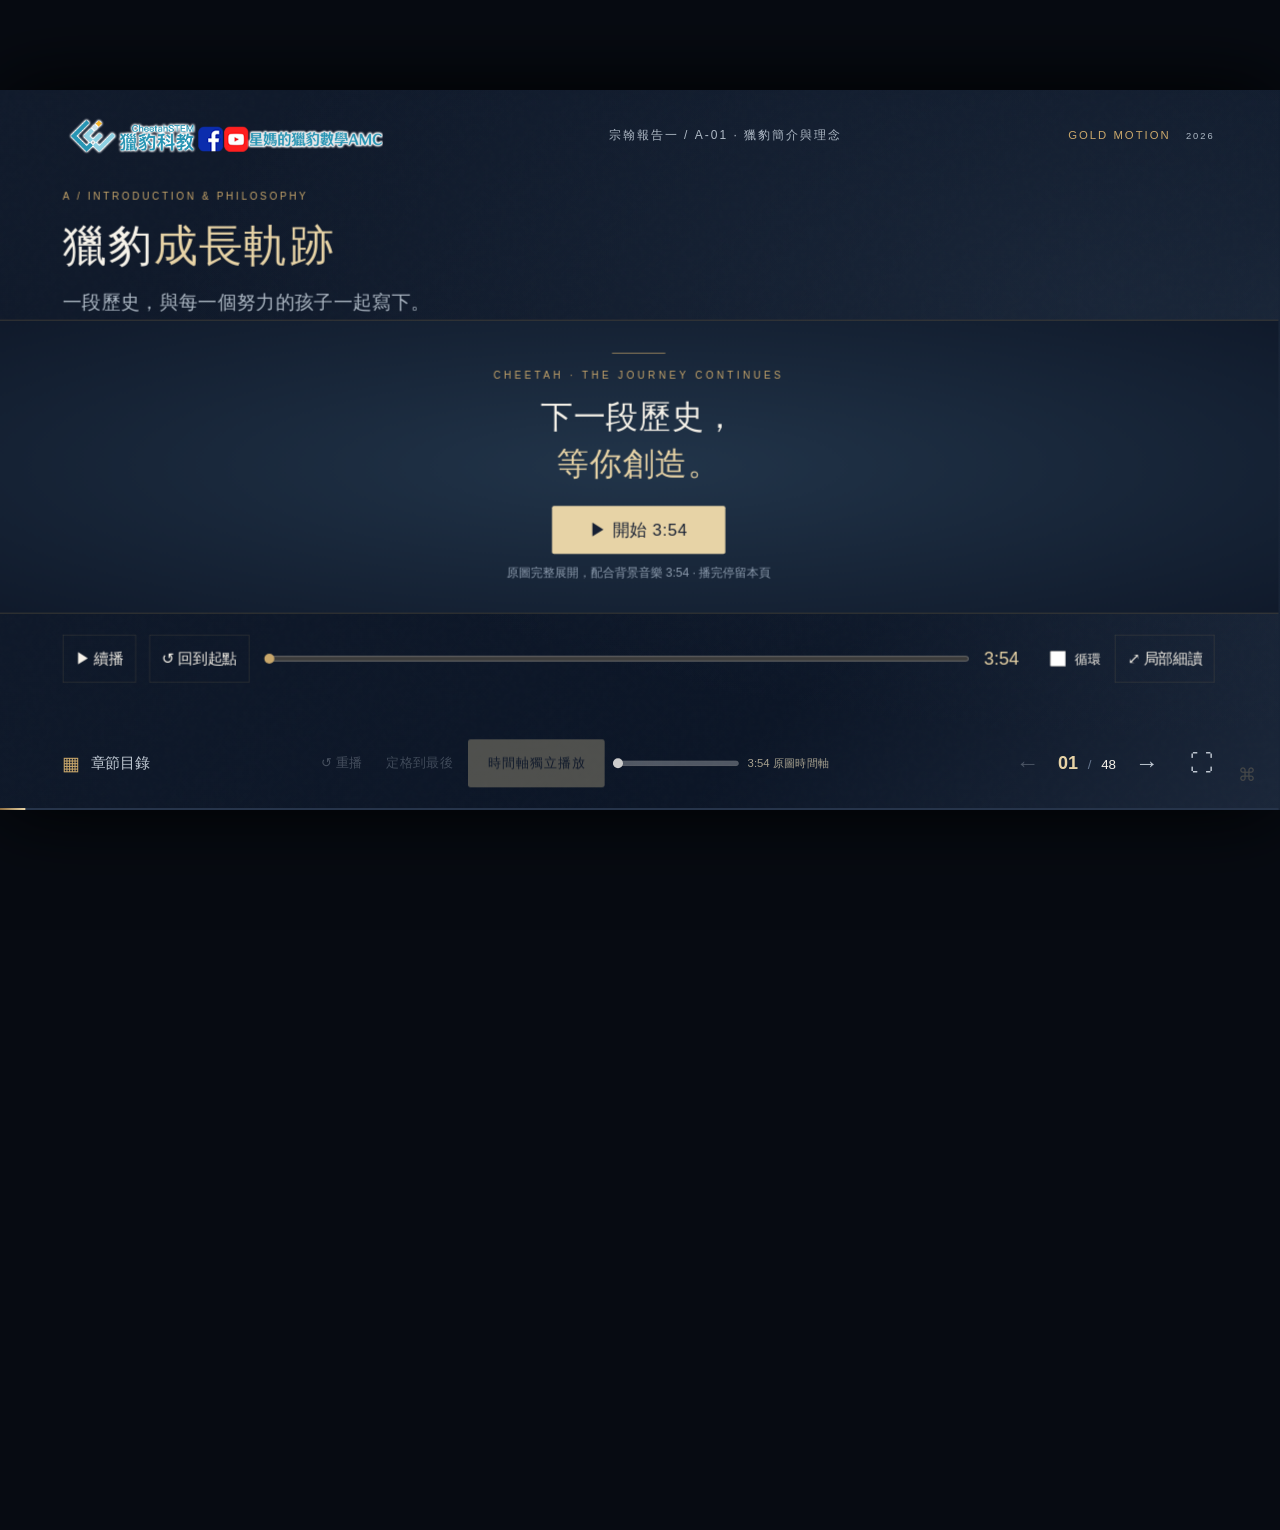
==== commit e8660484: "Add A-01 music and drag scrubbing, reorder A-05-01, update A-04 and A-05-03 - A-01: background music" ====
--- a/index.html
+++ b/index.html
@@ -27,6 +27,7 @@
   <script src="motion-v4-content.js" defer></script>
   <script src="motion-v4-director.js" defer></script>
   <script src="presentation.js" defer></script>
+<script>setTimeout(function(){document.documentElement.classList.add('stage-ready')},4000)</script>
 </head>
 <body>
   <main id="presentation" aria-label="獵豹科教家長講座簡報">
--- a/motion-v4.css
+++ b/motion-v4.css
@@ -10,3 +10,13 @@
 /* Course posters retain their original portrait proportions and use the full stage height. */
 .local-course-surface{position:absolute;inset:0 96px;height:auto;padding:0;container-type:size}.local-course-gallery{height:100%;width:min(100%,calc(100cqh * var(--poster-ratio,.707) + 380px));margin:0 auto;display:grid;grid-template-columns:320px minmax(0,1fr);grid-template-rows:minmax(0,1fr);gap:60px}.course-selector{display:flex;flex-direction:column;justify-content:center;min-height:0}.local-course-gallery .course-heading{font:500 56px/1.45 var(--serif)!important;text-align:left;margin:0 0 35px;color:#efd9a5;letter-spacing:3px}.local-course-gallery .poster-thumbs{gap:10px}.local-course-gallery .poster-thumbs>button{padding:19px 15px;min-height:68px;font-size:29px;line-height:1.35}.local-course-gallery .course-view{container-type:size;min-width:0;min-height:0;position:relative}.local-course-gallery .poster-main{position:absolute;left:50%;top:50%;transform:translate(-50%,-50%);width:min(100cqw,calc(100cqh * var(--poster-ratio,.707)));height:min(100cqh,calc(100cqw / var(--poster-ratio,.707)));border:0;background:transparent}.local-course-gallery .gallery-panel{inset:0}.local-course-gallery .poster{width:100%;height:100%;padding:0;border:0;border-radius:2px;background:transparent;display:block;overflow:hidden;box-shadow:0 18px 55px #0004}.local-course-gallery .poster img{display:block;width:100%;height:100%;max-width:none;max-height:none;object-fit:contain}.local-course-gallery .poster-gallery-caption{display:none!important}body.presentation-fullscreen .local-course-surface{position:static;padding:12px 55px!important}body.presentation-fullscreen .local-course-gallery{grid-template-columns:320px minmax(0,1fr);grid-template-rows:minmax(0,1fr)}body.presentation-fullscreen .local-course-gallery .poster-main{height:min(100cqh,calc(100cqw / var(--poster-ratio,.707)))}
 .masthead .brand img{width:480px;height:69px;object-fit:contain;padding:0;background:transparent;border-radius:0}.dialog-brand{display:block;width:440px;max-width:100%;height:auto;margin-bottom:18px}
+
+/* Pages whose artwork has its own entrance: no second page-level zoom/blur, only a fade. */
+body.motion-enabled .slide.own-entrance,body.motion-enabled .slide.own-entrance.before,.slide.own-entrance,.slide.own-entrance.before{transform:none!important;filter:none!important;transition:opacity .45s,visibility .45s!important}
+
+/* Hide the stage until the first scale is applied, so an unscaled square never flashes at the bottom right. */
+html:not(.stage-ready) #stage{visibility:hidden}
+.wego-bars>div{grid-template-columns:330px 1fr 130px}.wego-bars>div>span small{display:block;font-size:.78em;opacity:.75;margin-top:2px}
+
+/* Drag the timeline picture to scrub; music follows. */
+.timeline-window{touch-action:none;cursor:grab;user-select:none;-webkit-user-select:none}.timeline-window.dragging{cursor:grabbing}.timeline-window .timeline-start,.timeline-window .timeline-start button{cursor:default}
